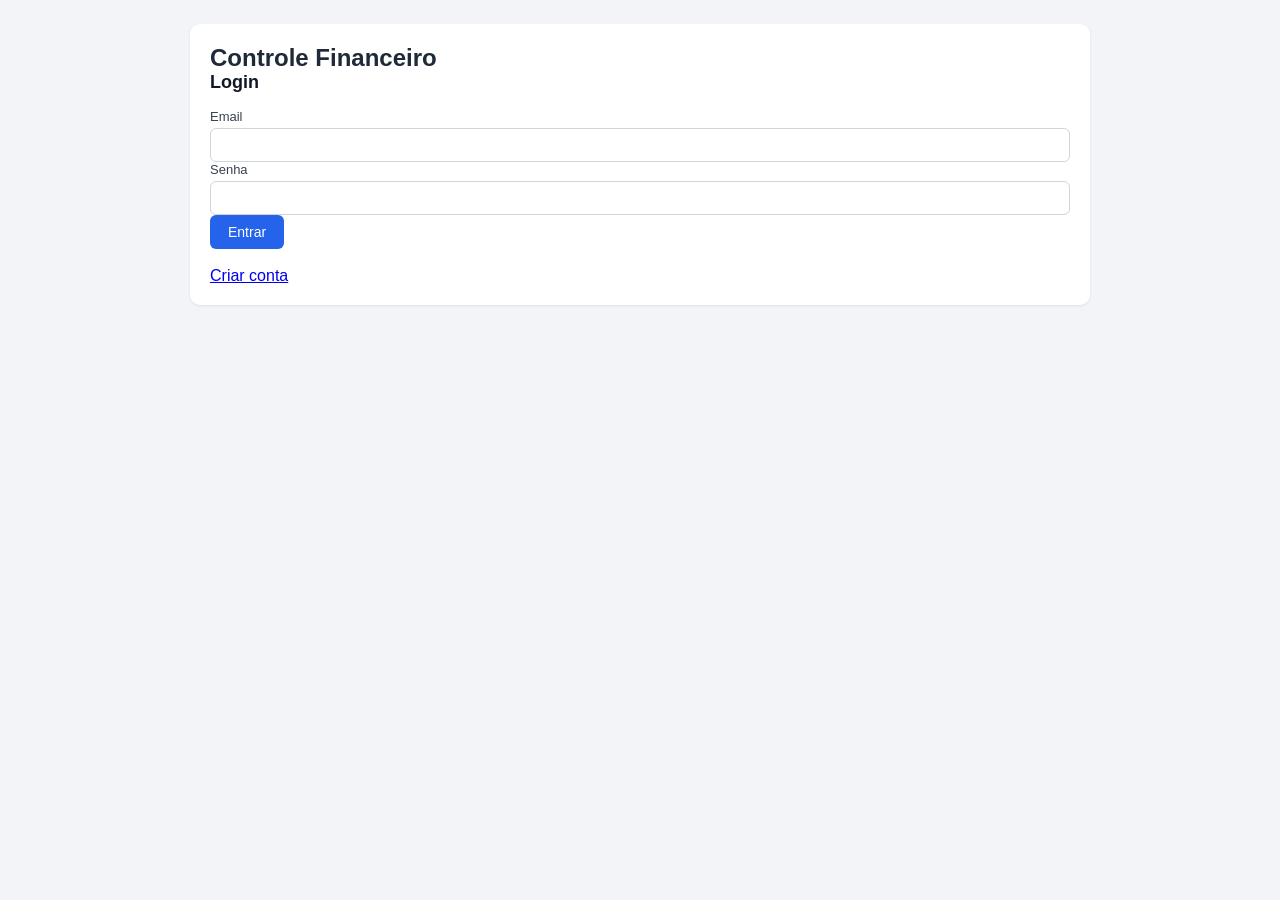
==== src/main/resources/static/index.html @ ffc293d5 "Aplicacao" ====
<!DOCTYPE html>
<html lang="pt-br">
<head>
    <meta charset="UTF-8">
    <meta name="viewport" content="width=device-width, initial-scale=1.0">
    <title>Controle Financeiro</title>
    <link rel="stylesheet" href="style.css">
</head>
<body>
<div class="container">
    <header>
        <h1>Controle Financeiro</h1>
        <p>Cadastre e gerencie suas receitas e despesas</p>
    </header>

    <section class="usuario-box">
        <div>
            <h3 id="nomeUsuario"></h3>
            <p>Bem-vindo ao seu controle financeiro</p>
        </div>
    </section>

    <br><br>


    <section class="resumo">
        <div class="card receita">
            <span>Receitas</span>
            <strong id="totalReceitas">R$ 0,00</strong>
        </div>
        <div class="card despesa">
            <span>Despesas</span>
            <strong id="totalDespesas">R$ 0,00</strong>
        </div>
        <div class="card saldo">
            <span>Saldo</span>
            <strong id="totalSaldo">R$ 0,00</strong>
        </div>
    </section>

    <section class="formulario">
        <h2 id="formTitulo">Nova Movimentação</h2>
        <form id="movimentacaoForm">
            <input type="hidden" id="movimentacaoId">

            <div class="campo">
                <label for="descricao">Descrição</label>
                <input type="text" id="descricao" placeholder="Ex: Salario, Aluguel..." required>
            </div>

            <div class="campo">
                <label for="valor">Valor (R$)</label>
                <input type="number" id="valor" step="0.01" min="0" placeholder="0,00" required>
            </div>

            <div class="campo">
                <label for="tipo">Tipo</label>
                <select id="tipo" required>
                    <option value="RECEITA">Receita</option>
                    <option value="DESPESA">Despesa</option>
                </select>
            </div>

            <div class="campo">
                <label for="data">Data</label>
                <input type="date" id="data" required>
            </div>

            <div class="acoes-form">
                <button type="submit" id="btnSalvar">Salvar</button>
                <button type="button" id="btnCancelar" class="secundario" style="display:none;">Cancelar</button>
            </div>
        </form>
    </section>

    <section class="lista">
        <h2>Movimentacoes</h2>
        <table>
            <thead>
            <tr>
                <th>Descrição</th>
                <th>Valor</th>
                <th>Tipo</th>
                <th>Data</th>
                <th>Ações</th>
            </tr>
            </thead>
            <tbody id="tabelaCorpo"></tbody>
        </table>
        <p id="mensagemVazia" style="display:none;">Nenhuma movimentacao cadastrada ainda.</p>
    </section>

    <div id="chatbot">

        <div id="chat-header" onclick="toggleChat()">
            💬 Assistente Financeiro
        </div>

        <div id="chat-body">

            <div id="chat-mensagens">
                <div class="bot-msg">
                    Olá! Sou seu assistente financeiro. Como posso ajudar?
                </div>
            </div>

            <div id="chat-input-area">

                <input
                        type="text"
                        id="chat-input"
                        placeholder="Digite sua pergunta..."
                        onkeydown="if(event.key === 'Enter') enviarMensagem()"
                >

                <button
                        type="button"
                        onclick="enviarMensagem()">
                    Enviar
                </button>
            </div>

        </div>

    </div>

    <button onclick="sair()" class="btn-sair">
        Sair
    </button>
</div>

<script src="script.js"></script>
</body>
</html>
---- src/main/resources/static/style.css ----
* {
    box-sizing: border-box;
    margin: 0;
    padding: 0;
    font-family: 'Segoe UI', Arial, sans-serif;
}

body {
    background: #f2f4f7;
    color: #1f2937;
    padding: 24px;
}

.container {
    max-width: 900px;
    margin: 0 auto;
}

header {
    text-align: center;
    margin-bottom: 24px;
}

header h1 {
    font-size: 28px;
    color: #111827;
}

header p {
    color: #6b7280;
    margin-top: 4px;
}

.resumo{
    display:grid;
    grid-template-columns:repeat(3,1fr);
    gap:16px;
    margin-top:30px;
    margin-bottom:24px;
}

.card {
    background: #fff;
    border-radius: 10px;
    padding: 16px;
    text-align: center;
    box-shadow: 0 1px 3px rgba(0,0,0,0.08);
}

.card span {
    display: block;
    font-size: 13px;
    color: #6b7280;
    margin-bottom: 6px;
}

.card strong { font-size: 20px; }
.card.receita strong { color: #16a34a; }
.card.despesa strong { color: #dc2626; }
.card.saldo strong { color: #2563eb; }

.formulario, .lista {
    background: #fff;
    border-radius: 10px;
    padding: 20px;
    margin-bottom: 24px;
    box-shadow: 0 1px 3px rgba(0,0,0,0.08);
}

.formulario h2, .lista h2 {
    font-size: 18px;
    margin-bottom: 16px;
    color: #111827;
}

#movimentacaoForm {
    display: grid;
    grid-template-columns: repeat(4, 1fr);
    gap: 12px;
    align-items: end;
}

.campo {
    display: flex;
    flex-direction: column;
    gap: 4px;
}

.campo label { font-size: 13px; color: #374151; }

.campo input, .campo select {
    padding: 8px 10px;
    border: 1px solid #d1d5db;
    border-radius: 6px;
    font-size: 14px;
}

.acoes-form {
    grid-column: 1 / -1;
    display: flex;
    gap: 10px;
}

button {
    padding: 9px 18px;
    border: none;
    border-radius: 6px;
    background: #2563eb;
    color: #fff;
    font-size: 14px;
    cursor: pointer;
    transition: background 0.15s ease;
}

button:hover { background: #1d4ed8; }
button.secundario { background: #e5e7eb; color: #374151; }
button.secundario:hover { background: #d1d5db; }

table { width: 100%; border-collapse: collapse; }

th, td {
    text-align: left;
    padding: 10px 8px;
    border-bottom: 1px solid #eef0f2;
    font-size: 14px;
}

th {
    color: #6b7280;
    font-weight: 600;
    font-size: 12px;
    text-transform: uppercase;
}

.badge {
    padding: 3px 10px;
    border-radius: 999px;
    font-size: 12px;
    font-weight: 600;
}

.badge.RECEITA { background: #dcfce7; color: #16a34a; }
.badge.DESPESA { background: #fee2e2; color: #dc2626; }

.acoes-linha { display: flex; gap: 8px; }
.acoes-linha button { padding: 6px 12px; font-size: 13px; }
.acoes-linha button.editar { background: #f59e0b; }
.acoes-linha button.editar:hover { background: #d97706; }
.acoes-linha button.excluir { background: #dc2626; }
.acoes-linha button.excluir:hover { background: #b91c1c; }

#mensagemVazia { text-align: center; color: #9ca3af; padding: 16px 0; }

@media (max-width: 700px) {
    #movimentacaoForm { grid-template-columns: 1fr; }
    .resumo { grid-template-columns: 1fr; }
}
.usuario-box{
    background:white;
    padding:20px;
    border-radius:15px;
    margin-bottom:25px; /* espaço entre o Olá e as receitas */
    box-shadow:0 4px 15px rgba(0,0,0,0.1);
}


.usuario-box h3{

    font-size:22px;

    color:#2563eb;

}


.usuario-box p{

    color:#666;

    margin-top:5px;

}


.btn-sair{
    background:#dc2626;
    padding:12px 30px;
    border-radius:8px;
    width:200px;
}

#chatbot{
    background:white;
    padding:20px;
    border-radius:15px;
    box-shadow:0 4px 15px rgba(0,0,0,0.1);
    margin-top:25px;
    margin-bottom:25px;
}

#chat-header{
    background:#2563eb;
    color:white;
    padding:15px;
    border-radius:10px;
    text-align:center;
    font-weight:bold;
    margin-bottom:15px;
}

#chat-body{
    display:block;
}

#chat-mensagens{
    min-height:150px;
    max-height:250px;
    overflow-y:auto;
    display:flex;
    flex-direction:column;
    gap:10px;
    margin-bottom:15px;
}

.bot-msg{
    max-width:80%;
    padding:12px;
    background:#e5e7eb;
    border-radius:18px 18px 18px 5px;
    align-self:flex-start;
    word-wrap:break-word;
}

.user-msg{
    max-width:80%;
    padding:12px;
    background:#2563eb;
    color:white;
    border-radius:18px 18px 5px 18px;
    align-self:flex-end;
    word-wrap:break-word;
}

#chat-input-area{
    display:flex;
    border-top:1px solid #ddd;
}

#chat-input{
    flex:1;
    border:none;
    padding:12px;
    outline:none;
}

#chat-input-area button{
    border-radius:0;
}

.btn-sair:hover{

    background:#b91c1c;

}
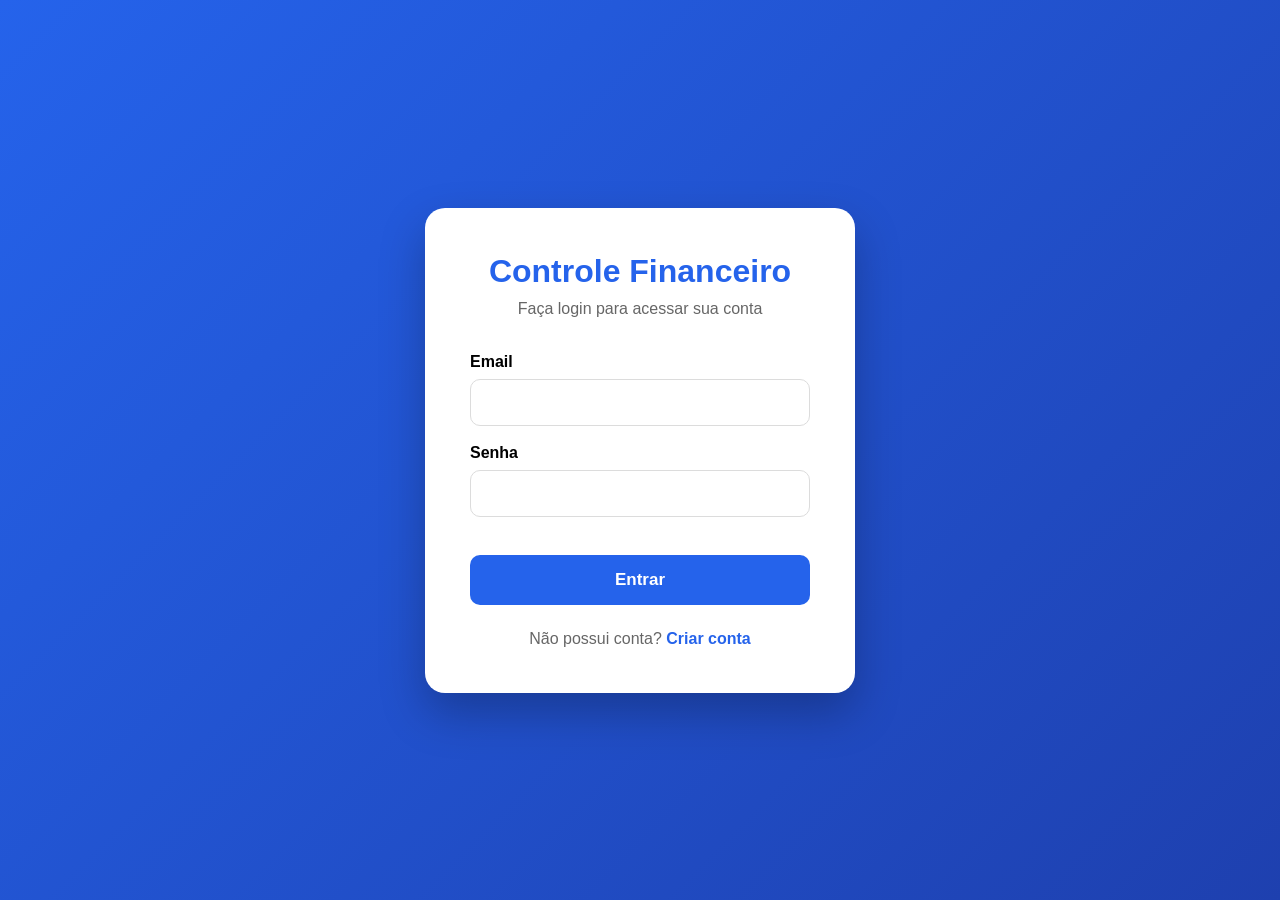
==== commit 3c0abd13: "Aplicacao" ====
--- a/src/main/resources/static/index.html
+++ b/src/main/resources/static/index.html
@@ -1,134 +1,690 @@
 <!DOCTYPE html>
+
 <html lang="pt-br">
+
+
+
 <head>
+
     <meta charset="UTF-8">
+
     <meta name="viewport" content="width=device-width, initial-scale=1.0">
+
     <title>Controle Financeiro</title>
+
+
+
     <link rel="stylesheet" href="style.css">
+
 </head>
+
+
+
 <body>
+
+
+
 <div class="container">
+
+
+
     <header>
+
+
+
         <h1>Controle Financeiro</h1>
-        <p>Cadastre e gerencie suas receitas e despesas</p>
+
+
+
+        <p>Cadastre e acompanhe suas movimentações</p>
+
+
+
     </header>
 
+
+
+    <div class="menu-container">
+
+
+
+        <button class="menu-btn" onclick="toggleMenu()">
+
+            ☰ Menu
+
+        </button>
+
+
+
+        <div id="menuOpcoes" class="menu-opcoes">
+
+
+
+            <a href="index.html">Início</a>
+
+
+
+            <a href="dashboard.html">Dashboard</a>
+
+
+
+            <a href="chatbot.html">Assistente</a>
+
+
+
+            <button class="btn-sair-menu" onclick="sair()">
+
+                Sair
+
+            </button>
+
+
+        </div>
+
+    </div>
+
+
+
     <section class="usuario-box">
+
+
+
         <div>
+
+
+
             <h3 id="nomeUsuario"></h3>
+
+
+
             <p>Bem-vindo ao seu controle financeiro</p>
+
+
+
         </div>
+
+
+
     </section>
 
-    <br><br>
+
+
+    <!-- =================== FILTRO =================== -->
+
+
+
+
+
+
+
+    <section class="filtro-mes">
+
+
+
+
+
+
+
+        <h2>Selecionar Mês</h2>
+
+
+
+
+
+
+
+        <input
+
+
+
+                type="month"
+
+
+
+                id="mesSelecionado">
+
+
+
+
+
+
+
+    </section>
+
+
+
+
+
+
+
+    <!-- =================== RESUMO DO MÊS =================== -->
+
 
 
     <section class="resumo">
+
+
+
+
+
+
+
         <div class="card receita">
-            <span>Receitas</span>
-            <strong id="totalReceitas">R$ 0,00</strong>
+
+
+
+
+
+
+
+            <span>Receitas do Mês</span>
+
+
+
+
+
+
+
+            <strong id="receitasMes">
+
+
+
+                R$ 0,00
+
+
+
+            </strong>
+
+
+
+
+
+
+
         </div>
+
+
+
+
+
+
+
         <div class="card despesa">
-            <span>Despesas</span>
-            <strong id="totalDespesas">R$ 0,00</strong>
+
+
+
+
+
+
+
+            <span>Despesas do Mês</span>
+
+
+
+
+
+
+
+            <strong id="despesasMes">
+
+
+
+                R$ 0,00
+
+
+
+            </strong>
+
+
+
+
+
+
+
         </div>
+
+
+
+
+
+
+
         <div class="card saldo">
-            <span>Saldo</span>
-            <strong id="totalSaldo">R$ 0,00</strong>
+
+
+
+
+
+
+
+            <span>Saldo do Mês</span>
+
+
+
+
+
+
+
+            <strong id="saldoMes">
+
+
+
+                R$ 0,00
+
+
+
+            </strong>
+
+
+
+
+
+
+
         </div>
+
+
+
+
+
+
     </section>
 
+
+
+
+    <!-- =================== FORMULÁRIO =================== -->
+
+
+
     <section class="formulario">
-        <h2 id="formTitulo">Nova Movimentação</h2>
+
+
+
+        <h2 id="formTitulo">
+
+
+
+            Nova Movimentação
+
+
+
+        </h2>
+
+
+
         <form id="movimentacaoForm">
-            <input type="hidden" id="movimentacaoId">
+
+
+
+            <input
+
+                    type="hidden"
+
+                    id="movimentacaoId">
+
+
 
             <div class="campo">
-                <label for="descricao">Descrição</label>
-                <input type="text" id="descricao" placeholder="Ex: Salario, Aluguel..." required>
-            </div>
+
+
+
+                <label>Descrição</label>
+
+
+
+                <input
+
+                        type="text"
+
+                        id="descricao"
+
+                        required>
+
+
+
+            </div>
+
+
 
             <div class="campo">
-                <label for="valor">Valor (R$)</label>
-                <input type="number" id="valor" step="0.01" min="0" placeholder="0,00" required>
-            </div>
+
+
+
+                <label>Valor</label>
+
+
+
+                <input
+
+                        type="number"
+
+                        id="valor"
+
+                        step="0.01"
+
+                        required>
+
+
+
+            </div>
+
+
 
             <div class="campo">
-                <label for="tipo">Tipo</label>
-                <select id="tipo" required>
-                    <option value="RECEITA">Receita</option>
-                    <option value="DESPESA">Despesa</option>
+
+
+
+                <label>Tipo</label>
+
+
+
+                <select id="tipo">
+
+
+
+                    <option value="RECEITA">
+
+                        Receita
+
+                    </option>
+
+
+
+                    <option value="DESPESA">
+
+                        Despesa
+
+                    </option>
+
+
+
                 </select>
-            </div>
+
+
+
+            </div>
+
+
 
             <div class="campo">
-                <label for="data">Data</label>
-                <input type="date" id="data" required>
-            </div>
+
+
+
+                <label>Data</label>
+
+
+
+                <input
+
+                        type="date"
+
+                        id="data"
+
+                        required>
+
+
+
+            </div>
+
+
 
             <div class="acoes-form">
-                <button type="submit" id="btnSalvar">Salvar</button>
-                <button type="button" id="btnCancelar" class="secundario" style="display:none;">Cancelar</button>
-            </div>
+
+
+
+                <button type="submit">
+
+
+
+                    Salvar
+
+
+
+                </button>
+
+
+
+                <button
+
+                        type="button"
+
+                        id="btnCancelar"
+
+                        class="secundario"
+
+                        style="display:none">
+
+
+
+                    Cancelar
+
+
+
+                </button>
+
+
+
+            </div>
+
+
+
         </form>
+
+
+
     </section>
 
+
+
+    <!-- =================== MOVIMENTAÇÕES DO MÊS =================== -->
+
+
+
     <section class="lista">
-        <h2>Movimentacoes</h2>
+
+
+
+        <h2>
+
+
+
+            Movimentações do Mês Selecionado
+
+
+
+        </h2>
+
+
+
         <table>
+
+
+
             <thead>
+
+
+
             <tr>
+
+
+
                 <th>Descrição</th>
+
+
+
                 <th>Valor</th>
+
+
+
                 <th>Tipo</th>
+
+
+
                 <th>Data</th>
+
+
+
                 <th>Ações</th>
+
+
+
             </tr>
+
+
+
             </thead>
+
+
+
             <tbody id="tabelaCorpo"></tbody>
+
+
+
         </table>
-        <p id="mensagemVazia" style="display:none;">Nenhuma movimentacao cadastrada ainda.</p>
+
+
+
+        <p
+
+                id="mensagemVazia"
+
+                style="display:none">
+
+
+
+            Nenhuma movimentação encontrada.
+
+
+
+        </p>
+
+
+
     </section>
 
-    <div id="chatbot">
-
-        <div id="chat-header" onclick="toggleChat()">
-            💬 Assistente Financeiro
+
+
+    <!-- =================== RESUMO TOTAL =================== -->
+
+
+
+    <section class="mes-anterior">
+
+
+
+        <h2>
+
+
+
+            Resumo Geral
+
+
+
+        </h2>
+
+
+
+        <div class="cards-mes">
+
+
+
+            <div class="card receita">
+
+
+
+                <span>Receitas Totais</span>
+
+
+
+                <strong id="totalReceitas">
+
+                    R$ 0,00
+
+                </strong>
+
+
+
+            </div>
+
+
+
+            <div class="card despesa">
+
+
+
+                <span>Despesas Totais</span>
+
+
+
+                <strong id="totalDespesas">
+
+                    R$ 0,00
+
+                </strong>
+
+
+
+            </div>
+
+
+
+            <div class="card saldo">
+
+
+
+                <span>Saldo Total</span>
+
+
+
+                <strong id="totalSaldo">
+
+                    R$ 0,00
+
+                </strong>
+
+
+
+            </div>
+
+
+
+            <div class="card">
+
+
+
+                <span>Total de Movimentações</span>
+
+
+
+                <strong id="totalMovimentacoes">
+
+                    0
+
+                </strong>
+
+
+
+            </div>
+
+
+
         </div>
 
-        <div id="chat-body">
-
-            <div id="chat-mensagens">
-                <div class="bot-msg">
-                    Olá! Sou seu assistente financeiro. Como posso ajudar?
-                </div>
-            </div>
-
-            <div id="chat-input-area">
-
-                <input
-                        type="text"
-                        id="chat-input"
-                        placeholder="Digite sua pergunta..."
-                        onkeydown="if(event.key === 'Enter') enviarMensagem()"
-                >
-
-                <button
-                        type="button"
-                        onclick="enviarMensagem()">
-                    Enviar
-                </button>
-            </div>
-
-        </div>
-
-    </div>
-
-    <button onclick="sair()" class="btn-sair">
-        Sair
-    </button>
+
+
+    </section>
+
+
+
 </div>
 
+
+
 <script src="script.js"></script>
+
+
+
 </body>
+
 </html>
--- a/src/main/resources/static/style.css
+++ b/src/main/resources/static/style.css
@@ -1,264 +1,2905 @@
-* {
-    box-sizing: border-box;
-    margin: 0;
-    padding: 0;
-    font-family: 'Segoe UI', Arial, sans-serif;
-}
-
-body {
-    background: #f2f4f7;
-    color: #1f2937;
-    padding: 24px;
-}
-
-.container {
-    max-width: 900px;
-    margin: 0 auto;
-}
-
-header {
+*{
+
+    margin:0;
+
+    padding:0;
+
+    box-sizing:border-box;
+
+    font-family:Segoe UI,Arial,sans-serif;
+
+}
+
+
+
+body{
+
+
+
+    background:#edf2f7;
+
+
+
+}
+
+
+
+.container{
+
+
+
+    width:95%;
+
+    max-width:1200px;
+
+    margin:30px auto;
+
+
+
+}
+
+
+
+header{
+
+
+
+    text-align:center;
+
+    margin-bottom:20px;
+
+
+
+}
+
+
+
+header h1{
+
+
+
+    color:#2563eb;
+
+    margin-bottom:5px;
+
+
+
+}
+
+
+
+header p{
+
+
+
+    color:#666;
+
+
+
+}
+
+/* MENU LATERAL / NO CANTO */
+
+.menu-container {
+
+    position: fixed;
+
+    top: 20px;
+
+    left: 20px; /* Mude para 'right: 20px;' se preferir do lado direito */
+
+    z-index: 1000;
+
+}
+
+
+
+.menu-btn {
+
+    background: #2563eb;
+
+    color: white;
+
+    padding: 12px 20px;
+
+    font-size: 16px;
+
+    font-weight: bold;
+
+    border: none;
+
+    border-radius: 8px;
+
+    cursor: pointer;
+
+    box-shadow: 0 4px 12px rgba(0,0,0,0.1);
+
+    transition: 0.3s;
+
+}
+
+
+
+.menu-btn:hover {
+
+    background: #1d4ed8;
+
+}
+
+
+
+/* Oculto por padrão */
+
+.menu-opcoes {
+
+    display: none;
+
+    position: absolute;
+
+    top: 50px;
+
+    left: 0;
+
+    background: white;
+
+    padding: 15px;
+
+    border-radius: 15px;
+
+    box-shadow: 0 8px 24px rgba(0,0,0,0.15);
+
+    flex-direction: column;
+
+    gap: 10px;
+
+    min-width: 200px;
+
+}
+
+
+
+/* Mostra o menu ao clicar */
+
+.menu-opcoes.mostrar {
+
+    display: flex !important;
+
+}
+
+
+
+.menu-opcoes a {
+
+    display: flex;
+
+    align-items: center;
+
+    padding: 12px 15px;
+
+    background: #f8fafc;
+
+    color: #2563eb;
+
+    text-decoration: none;
+
+    border-radius: 8px;
+
+    font-weight: bold;
+
+    font-size: 15px;
+
+    transition: 0.3s;
+
+}
+
+
+
+.menu-opcoes a:hover {
+
+    background: #2563eb;
+
+    color: white;
+
+}
+
+
+
+/* Estilo do botão Sair dentro do menu */
+
+.btn-sair-menu {
+
+    background: #dc2626 !important;
+
+    color: white;
+
+    border: none;
+
+    padding: 12px 15px;
+
+    border-radius: 8px;
+
+    font-weight: bold;
+
+    font-size: 15px;
+
+    cursor: pointer;
+
+    text-align: left;
+
+    transition: 0.3s;
+
+}
+
+
+
+.btn-sair-menu:hover {
+
+    background: #b91c1c !important;
+
+}
+
+
+
+/* USUARIO */
+
+
+
+.usuario-box{
+
+
+
+    background:white;
+
+
+
+    padding:20px;
+
+
+
+    border-radius:15px;
+
+
+
+    margin-bottom:25px;
+
+
+
+    box-shadow:0 5px 15px rgba(0,0,0,.08);
+
+
+
+}
+
+
+
+.usuario-box h3{
+
+
+
+    color:#2563eb;
+
+
+
+}
+
+
+
+/* CARDS */
+
+
+
+.resumo{
+
+
+
+    display:grid;
+
+
+
+    grid-template-columns:repeat(3,1fr);
+
+
+
+    gap:20px;
+
+
+
+    margin-bottom:25px;
+
+
+
+}
+
+
+
+.card{
+
+
+
+    background:white;
+
+
+
+    padding:25px;
+
+
+
+    border-radius:15px;
+
+
+
+    box-shadow:0 4px 12px rgba(0,0,0,.08);
+
+
+
+    text-align:center;
+
+
+
+}
+
+
+
+.card span{
+
+
+
+    display:block;
+
+
+
+    color:#777;
+
+
+
+    margin-bottom:8px;
+
+
+
+}
+
+
+
+.card strong{
+
+
+
+    font-size:26px;
+
+
+
+}
+
+
+
+.receita strong{
+
+
+
+    color:#16a34a;
+
+
+
+}
+
+
+
+.despesa strong{
+
+
+
+    color:#dc2626;
+
+
+
+}
+
+
+
+.saldo strong{
+
+
+
+    color:#2563eb;
+
+
+
+}
+
+
+
+/* FORMULARIO */
+
+
+
+.formulario{
+
+
+
+    background:white;
+
+
+
+    padding:25px;
+
+
+
+    border-radius:15px;
+
+
+
+    box-shadow:0 4px 12px rgba(0,0,0,.08);
+
+
+
+    margin-bottom:25px;
+
+
+
+}
+
+
+
+#movimentacaoForm{
+
+
+
+    display:grid;
+
+
+
+    grid-template-columns:repeat(4,1fr);
+
+
+
+    gap:15px;
+
+
+
+}
+
+
+
+.campo{
+
+
+
+    display:flex;
+
+
+
+    flex-direction:column;
+
+
+
+}
+
+
+
+.campo label{
+
+
+
+    margin-bottom:6px;
+
+
+
+}
+
+
+
+.campo input,
+
+.campo select{
+
+
+
+    padding:10px;
+
+
+
+    border:1px solid #ddd;
+
+
+
+    border-radius:8px;
+
+
+
+}
+
+
+
+.acoes-form{
+
+
+
+    grid-column:1/-1;
+
+
+
+    display:flex;
+
+
+
+    gap:15px;
+
+
+
+}
+
+
+
+/* LISTA */
+
+
+
+.lista{
+
+
+
+    background:white;
+
+
+
+    padding:25px;
+
+
+
+    border-radius:15px;
+
+
+
+    box-shadow:0 4px 12px rgba(0,0,0,.08);
+
+
+
+}
+
+
+
+table{
+
+
+
+    width:100%;
+
+
+
+    border-collapse:collapse;
+
+
+
+}
+
+
+
+th{
+
+
+
+    background:#2563eb;
+
+
+
+    color:white;
+
+
+
+    padding:12px;
+
+
+
+}
+
+
+
+td{
+
+
+
+    padding:12px;
+
+
+
+    border-bottom:1px solid #eee;
+
+
+
+}
+
+
+
+/* BOTÕES */
+
+
+
+button{
+
+
+
+    background:#2563eb;
+
+
+
+    color:white;
+
+
+
+    border:none;
+
+
+
+    padding:10px 20px;
+
+
+
+    border-radius:8px;
+
+
+
+    cursor:pointer;
+
+
+
+}
+
+
+
+button:hover{
+
+
+
+    background:#1d4ed8;
+
+
+
+}
+
+
+
+.secundario{
+
+
+
+    background:#888;
+
+
+
+}
+
+
+
+.secundario:hover{
+
+
+
+    background:#666;
+
+
+
+}
+
+
+
+.btn-sair{
+
+
+
+    margin-top:25px;
+
+
+
+    background:#dc2626;
+
+
+
+}
+
+
+
+.btn-sair:hover{
+
+
+
+    background:#b91c1c;
+
+
+
+}
+
+
+
+/* DASHBOARD */
+
+
+
+.dashboard-grid{
+
+    display:grid;
+
+    grid-template-columns:repeat(auto-fit,minmax(420px,1fr));
+
+    gap:25px;
+
+    margin-top:30px;
+
+}*{
+
+     margin:0;
+
+     padding:0;
+
+     box-sizing:border-box;
+
+     font-family:Segoe UI,Arial,sans-serif;
+
+ }
+
+
+
+body{
+
+
+
+    background:#edf2f7;
+
+
+
+}
+
+
+
+.container{
+
+
+
+    width:95%;
+
+    max-width:1200px;
+
+    margin:30px auto;
+
+
+
+}
+
+
+
+header{
+
+
+
+    text-align:center;
+
+    margin-bottom:20px;
+
+
+
+}
+
+
+
+header h1{
+
+
+
+    color:#2563eb;
+
+    margin-bottom:5px;
+
+
+
+}
+
+
+
+header p{
+
+
+
+    color:#666;
+
+
+
+}
+
+/* MENU LATERAL / NO CANTO */
+
+.menu-container {
+
+    position: fixed;
+
+    top: 20px;
+
+    left: 20px; /* Mude para 'right: 20px;' se preferir do lado direito */
+
+    z-index: 1000;
+
+}
+
+
+
+.menu-btn {
+
+    background: #2563eb;
+
+    color: white;
+
+    padding: 12px 20px;
+
+    font-size: 16px;
+
+    font-weight: bold;
+
+    border: none;
+
+    border-radius: 8px;
+
+    cursor: pointer;
+
+    box-shadow: 0 4px 12px rgba(0,0,0,0.1);
+
+    transition: 0.3s;
+
+}
+
+
+
+.menu-btn:hover {
+
+    background: #1d4ed8;
+
+}
+
+
+
+/* Oculto por padrão */
+
+.menu-opcoes {
+
+    display: none;
+
+    position: absolute;
+
+    top: 50px;
+
+    left: 0;
+
+    background: white;
+
+    padding: 15px;
+
+    border-radius: 15px;
+
+    box-shadow: 0 8px 24px rgba(0,0,0,0.15);
+
+    flex-direction: column;
+
+    gap: 10px;
+
+    min-width: 200px;
+
+}
+
+
+
+/* Mostra o menu ao clicar */
+
+.menu-opcoes.mostrar {
+
+    display: flex !important;
+
+}
+
+
+
+.menu-opcoes a {
+
+    display: flex;
+
+    align-items: center;
+
+    padding: 12px 15px;
+
+    background: #f8fafc;
+
+    color: #2563eb;
+
+    text-decoration: none;
+
+    border-radius: 8px;
+
+    font-weight: bold;
+
+    font-size: 15px;
+
+    transition: 0.3s;
+
+}
+
+
+
+.menu-opcoes a:hover {
+
+    background: #2563eb;
+
+    color: white;
+
+}
+
+
+
+/* Estilo do botão Sair dentro do menu */
+
+.btn-sair-menu {
+
+    background: #dc2626 !important;
+
+    color: white;
+
+    border: none;
+
+    padding: 12px 15px;
+
+    border-radius: 8px;
+
+    font-weight: bold;
+
+    font-size: 15px;
+
+    cursor: pointer;
+
+    text-align: left;
+
+    transition: 0.3s;
+
+}
+
+
+
+.btn-sair-menu:hover {
+
+    background: #b91c1c !important;
+
+}
+
+
+
+/* USUARIO */
+
+
+
+.usuario-box{
+
+
+
+    background:white;
+
+
+
+    padding:20px;
+
+
+
+    border-radius:15px;
+
+
+
+    margin-bottom:25px;
+
+
+
+    box-shadow:0 5px 15px rgba(0,0,0,.08);
+
+
+
+}
+
+
+
+.usuario-box h3{
+
+
+
+    color:#2563eb;
+
+
+
+}
+
+
+
+/* CARDS */
+
+
+
+.resumo{
+
+
+
+    display:grid;
+
+
+
+    grid-template-columns:repeat(3,1fr);
+
+
+
+    gap:20px;
+
+
+
+    margin-bottom:25px;
+
+
+
+}
+
+
+
+.card{
+
+
+
+    background:white;
+
+
+
+    padding:25px;
+
+
+
+    border-radius:15px;
+
+
+
+    box-shadow:0 4px 12px rgba(0,0,0,.08);
+
+
+
+    text-align:center;
+
+
+
+}
+
+
+
+.card span{
+
+
+
+    display:block;
+
+
+
+    color:#777;
+
+
+
+    margin-bottom:8px;
+
+
+
+}
+
+
+
+.card strong{
+
+
+
+    font-size:26px;
+
+
+
+}
+
+
+
+.receita strong{
+
+
+
+    color:#16a34a;
+
+
+
+}
+
+
+
+.despesa strong{
+
+
+
+    color:#dc2626;
+
+
+
+}
+
+
+
+.saldo strong{
+
+
+
+    color:#2563eb;
+
+
+
+}
+
+
+
+/* FORMULARIO */
+
+
+
+.formulario{
+
+
+
+    background:white;
+
+
+
+    padding:25px;
+
+
+
+    border-radius:15px;
+
+
+
+    box-shadow:0 4px 12px rgba(0,0,0,.08);
+
+
+
+    margin-bottom:25px;
+
+
+
+}
+
+
+
+#movimentacaoForm{
+
+
+
+    display:grid;
+
+
+
+    grid-template-columns:repeat(4,1fr);
+
+
+
+    gap:15px;
+
+
+
+}
+
+
+
+.campo{
+
+
+
+    display:flex;
+
+
+
+    flex-direction:column;
+
+
+
+}
+
+
+
+.campo label{
+
+
+
+    margin-bottom:6px;
+
+
+
+}
+
+
+
+.campo input,
+
+.campo select{
+
+
+
+    padding:10px;
+
+
+
+    border:1px solid #ddd;
+
+
+
+    border-radius:8px;
+
+
+
+}
+
+
+
+.acoes-form{
+
+
+
+    grid-column:1/-1;
+
+
+
+    display:flex;
+
+
+
+    gap:15px;
+
+
+
+}
+
+
+
+/* LISTA */
+
+
+
+.lista{
+
+
+
+    background:white;
+
+
+
+    padding:25px;
+
+
+
+    border-radius:15px;
+
+
+
+    box-shadow:0 4px 12px rgba(0,0,0,.08);
+
+
+
+}
+
+
+
+table{
+
+
+
+    width:100%;
+
+
+
+    border-collapse:collapse;
+
+
+
+}
+
+
+
+th{
+
+
+
+    background:#2563eb;
+
+
+
+    color:white;
+
+
+
+    padding:12px;
+
+
+
+}
+
+
+
+td{
+
+
+
+    padding:12px;
+
+
+
+    border-bottom:1px solid #eee;
+
+
+
+}
+
+
+
+/* BOTÕES */
+
+
+
+button{
+
+
+
+    background:#2563eb;
+
+
+
+    color:white;
+
+
+
+    border:none;
+
+
+
+    padding:10px 20px;
+
+
+
+    border-radius:8px;
+
+
+
+    cursor:pointer;
+
+
+
+}
+
+
+
+button:hover{
+
+
+
+    background:#1d4ed8;
+
+
+
+}
+
+
+
+.secundario{
+
+
+
+    background:#888;
+
+
+
+}
+
+
+
+.secundario:hover{
+
+
+
+    background:#666;
+
+
+
+}
+
+
+
+.btn-sair{
+
+
+
+    margin-top:25px;
+
+
+
+    background:#dc2626;
+
+
+
+}
+
+
+
+.btn-sair:hover{
+
+
+
+    background:#b91c1c;
+
+
+
+}
+
+
+
+/* DASHBOARD */
+
+
+
+.dashboard-grid{
+
+    display: grid;
+
+    grid-template-columns: repeat(auto-fit, minmax(450px, 1fr));
+
+    gap: 25px;
+
+    margin-top: 30px;
+
+}
+
+
+
+.grafico{
+
+    background: white;
+
+    border-radius: 15px;
+
+    padding: 20px;
+
+    box-shadow: 0 5px 15px rgba(0,0,0,.08);
+
+    display: flex;
+
+    flex-direction: column;
+
+    align-items: center;
+
+}
+
+
+
+.grafico h3{
+
     text-align: center;
-    margin-bottom: 24px;
-}
-
-header h1 {
-    font-size: 28px;
-    color: #111827;
-}
-
-header p {
-    color: #6b7280;
-    margin-top: 4px;
-}
+
+    margin-bottom: 20px;
+
+    color: #2563eb;
+
+}
+
+
+
+/* Contêiner para manter a proporção correta do Chart.js sem achatar */
+
+.grafico canvas {
+
+    width: 100% !important;
+
+    max-height: 300px !important;
+
+    object-fit: contain;
+
+}
+
+
+
+/* CHAT */
+
+
+
+#chatbot{
+
+
+
+    background:white;
+
+
+
+    padding:20px;
+
+
+
+    border-radius:15px;
+
+
+
+    box-shadow:0 4px 12px rgba(0,0,0,.08);
+
+
+
+}
+
+
+
+#chat-header{
+
+
+
+    background:#2563eb;
+
+
+
+    color:white;
+
+
+
+    padding:15px;
+
+
+
+    border-radius:10px;
+
+
+
+    font-weight:bold;
+
+
+
+    text-align:center;
+
+
+
+    margin-bottom:15px;
+
+
+
+}
+
+
+
+#chat-mensagens{
+
+
+
+    height:350px;
+
+
+
+    overflow:auto;
+
+
+
+    display:flex;
+
+
+
+    flex-direction:column;
+
+
+
+    gap:12px;
+
+
+
+    margin-bottom:15px;
+
+
+
+}
+
+
+
+.bot-msg{
+
+
+
+    background:#ececec;
+
+
+
+    padding:12px;
+
+
+
+    border-radius:15px;
+
+
+
+    max-width:70%;
+
+
+
+}
+
+
+
+.user-msg{
+
+
+
+    background:#2563eb;
+
+
+
+    color:white;
+
+
+
+    padding:12px;
+
+
+
+    border-radius:15px;
+
+
+
+    align-self:flex-end;
+
+
+
+    max-width:70%;
+
+
+
+}
+
+
+
+#chat-input-area{
+
+
+
+    display:flex;
+
+
+
+}
+
+
+
+#chat-input{
+
+
+
+    flex:1;
+
+
+
+    padding:12px;
+
+
+
+    border:1px solid #ccc;
+
+
+
+    border-radius:8px 0 0 8px;
+
+
+
+}
+
+
+
+#chat-input-area button{
+
+
+
+    border-radius:0 8px 8px 0;
+
+
+
+}
+
+
+
+/* RESPONSIVO */
+
+
+
+@media(max-width:900px){
+
+
+
+    .dashboard-grid{
+
+
+
+        grid-template-columns:1fr;
+
+
+
+    }
+
+
+
+    .resumo{
+
+
+
+        grid-template-columns:1fr;
+
+
+
+    }
+
+
+
+    #movimentacaoForm{
+
+
+
+        grid-template-columns:1fr;
+
+
+
+    }
+
+
+
+    .menu{
+
+
+
+        grid-template-columns:1fr;
+
+
+
+    }
+
+
+
+}
+
+
+
+.grafico{
+
+    background:white;
+
+    border-radius:15px;
+
+    padding:20px;
+
+    box-shadow:0 5px 15px rgba(0,0,0,.08);
+
+}
+
+
+
+.grafico h3{
+
+    text-align:center;
+
+    margin-bottom:20px;
+
+    color:#2563eb;
+
+}
+
+
+
+canvas{
+
+    width:100% !important;
+
+    height:320px !important;
+
+}
+
+
+
+/* CHAT */
+
+
+
+#chatbot{
+
+
+
+    background:white;
+
+
+
+    padding:20px;
+
+
+
+    border-radius:15px;
+
+
+
+    box-shadow:0 4px 12px rgba(0,0,0,.08);
+
+
+
+}
+
+
+
+#chat-header{
+
+
+
+    background:#2563eb;
+
+
+
+    color:white;
+
+
+
+    padding:15px;
+
+
+
+    border-radius:10px;
+
+
+
+    font-weight:bold;
+
+
+
+    text-align:center;
+
+
+
+    margin-bottom:15px;
+
+
+
+}
+
+
+
+#chat-mensagens{
+
+
+
+    height:350px;
+
+
+
+    overflow:auto;
+
+
+
+    display:flex;
+
+
+
+    flex-direction:column;
+
+
+
+    gap:12px;
+
+
+
+    margin-bottom:15px;
+
+
+
+}
+
+
+
+.bot-msg{
+
+
+
+    background:#ececec;
+
+
+
+    padding:12px;
+
+
+
+    border-radius:15px;
+
+
+
+    max-width:70%;
+
+
+
+}
+
+
+
+.user-msg{
+
+
+
+    background:#2563eb;
+
+
+
+    color:white;
+
+
+
+    padding:12px;
+
+
+
+    border-radius:15px;
+
+
+
+    align-self:flex-end;
+
+
+
+    max-width:70%;
+
+
+
+}
+
+
+
+#chat-input-area{
+
+
+
+    display:flex;
+
+
+
+}
+
+
+
+#chat-input{
+
+
+
+    flex:1;
+
+
+
+    padding:12px;
+
+
+
+    border:1px solid #ccc;
+
+
+
+    border-radius:8px 0 0 8px;
+
+
+
+}
+
+
+
+#chat-input-area button{
+
+
+
+    border-radius:0 8px 8px 0;
+
+
+
+}
+
+
+
+/* RESPONSIVO */
+
+
+
+@media(max-width:900px){
+
+
+
+    .dashboard-grid{
+
+
+
+        grid-template-columns:1fr;
+
+
+
+    }
+
+
+
+    .resumo{
+
+
+
+        grid-template-columns:1fr;
+
+
+
+    }
+
+
+
+    #movimentacaoForm{
+
+
+
+        grid-template-columns:1fr;
+
+
+
+    }
+
+
+
+    .menu{
+
+
+
+        grid-template-columns:1fr;
+
+
+
+    }
+
+
+
+}
+
+.mes-anterior{
+
+
+
+    margin:30px 0;
+
+
+
+}
+
+
+
+.cards-mes{
+
+
+
+    display:grid;
+
+
+
+    grid-template-columns:repeat(4,1fr);
+
+
+
+    gap:20px;
+
+
+
+}
+
+
+
+@media(max-width:900px){
+
+
+
+    .cards-mes{
+
+
+
+        grid-template-columns:repeat(2,1fr);
+
+
+
+    }
+
+
+
+}
+
+
+
+@media(max-width:600px){
+
+
+
+    .cards-mes{
+
+
+
+        grid-template-columns:1fr;
+
+
+
+    }
+
+
+
+}
+
+/* ====================================== */
+
+/* LOGIN E CADASTRO */
+
+/* ====================================== */
+
+
+
+.tela-login{
+
+
+
+    margin:0;
+
+
+
+    padding:0;
+
+
+
+    background:linear-gradient(135deg,#2563eb,#1e40af);
+
+
+
+    height:100vh;
+
+
+
+    display:flex;
+
+
+
+    justify-content:center;
+
+
+
+    align-items:center;
+
+
+
+    font-family:'Segoe UI',sans-serif;
+
+
+
+}
+
+
+
+.login-container{
+
+
+
+    width:100%;
+
+
+
+    display:flex;
+
+
+
+    justify-content:center;
+
+
+
+    align-items:center;
+
+
+
+}
+
+
+
+.login-card{
+
+
+
+    width:430px;
+
+
+
+    background:white;
+
+
+
+    border-radius:20px;
+
+
+
+    padding:45px;
+
+
+
+    box-shadow:0 20px 45px rgba(0,0,0,.25);
+
+
+
+    animation:subir .5s;
+
+
+
+}
+
+
+
+@keyframes subir{
+
+
+
+    from{
+
+
+
+        transform:translateY(40px);
+
+
+
+        opacity:0;
+
+
+
+    }
+
+
+
+    to{
+
+
+
+        transform:translateY(0);
+
+
+
+        opacity:1;
+
+
+
+    }
+
+
+
+}
+
+
+
+.login-card h1{
+
+
+
+    text-align:center;
+
+
+
+    color:#2563eb;
+
+
+
+    margin-bottom:10px;
+
+
+
+    font-size:32px;
+
+
+
+}
+
+
+
+.subtitulo{
+
+
+
+    text-align:center;
+
+
+
+    color:#666;
+
+
+
+    margin-bottom:35px;
+
+
+
+}
+
+
+
+.login-card .campo{
+
+
+
+    margin-bottom:18px;
+
+
+
+}
+
+
+
+.login-card label{
+
+
+
+    display:block;
+
+
+
+    margin-bottom:8px;
+
+
+
+    font-weight:bold;
+
+
+
+}
+
+
+
+.login-card input{
+
+
+
+    width:100%;
+
+
+
+    padding:14px;
+
+
+
+    border:1px solid #dcdcdc;
+
+
+
+    border-radius:10px;
+
+
+
+    font-size:15px;
+
+
+
+    transition:.3s;
+
+
+
+}
+
+
+
+.login-card input:focus{
+
+
+
+    border-color:#2563eb;
+
+
+
+    outline:none;
+
+
+
+    box-shadow:0 0 10px rgba(37,99,235,.25);
+
+
+
+}
+
+
+
+.btn-principal{
+
+
+
+    width:100%;
+
+
+
+    margin-top:20px;
+
+
+
+    padding:15px;
+
+
+
+    background:#2563eb;
+
+
+
+    color:white;
+
+
+
+    border:none;
+
+
+
+    border-radius:10px;
+
+
+
+    font-size:17px;
+
+
+
+    font-weight:bold;
+
+
+
+    cursor:pointer;
+
+
+
+    transition:.3s;
+
+
+
+}
+
+
+
+.btn-principal:hover{
+
+
+
+    background:#1d4ed8;
+
+
+
+    transform:scale(1.02);
+
+
+
+}
+
+
+
+.links-login{
+
+
+
+    text-align:center;
+
+
+
+    margin-top:25px;
+
+
+
+    color:#666;
+
+
+
+}
+
+
+
+.links-login a{
+
+
+
+    text-decoration:none;
+
+
+
+    color:#2563eb;
+
+
+
+    font-weight:bold;
+
+
+
+}
+
+
+
+.links-login a:hover{
+
+
+
+    text-decoration:underline;
+
+
+
+}
+
+/* ===========================
+
+FILTRO DE MÊS
+
+=========================== */
+
+
+
+.filtro-mes{
+
+    background:#fff;
+
+    padding:20px;
+
+    border-radius:15px;
+
+    margin:25px 0;
+
+    box-shadow:0 4px 15px rgba(0,0,0,.08);
+
+    display:flex;
+
+    justify-content:space-between;
+
+    align-items:center;
+
+    flex-wrap:wrap;
+
+    gap:15px;
+
+}
+
+
+
+.filtro-mes h2{
+
+    font-size:20px;
+
+    color:#1f2937;
+
+}
+
+
+
+#mesSelecionado{
+
+    padding:12px 15px;
+
+    border:1px solid #d1d5db;
+
+    border-radius:8px;
+
+    font-size:16px;
+
+    outline:none;
+
+    cursor:pointer;
+
+}
+
+
+
+#mesSelecionado:focus{
+
+    border-color:#2563eb;
+
+}
+
+
+
+/* ===========================
+
+RESUMO DO MÊS
+
+=========================== */
+
+
 
 .resumo{
+
     display:grid;
+
     grid-template-columns:repeat(3,1fr);
-    gap:16px;
+
+    gap:20px;
+
+    margin-bottom:30px;
+
+}
+
+
+
+.resumo .card{
+
+    padding:25px;
+
+}
+
+
+
+.resumo .card span{
+
+    font-size:15px;
+
+}
+
+
+
+.resumo .card strong{
+
+    font-size:28px;
+
+}
+
+
+
+/* ===========================
+
+RESUMO GERAL
+
+=========================== */
+
+
+
+.mes-anterior{
+
+    background:white;
+
+    margin-top:35px;
+
+    padding:25px;
+
+    border-radius:15px;
+
+    box-shadow:0 4px 15px rgba(0,0,0,.08);
+
+}
+
+
+
+.mes-anterior h2{
+
+    margin-bottom:20px;
+
+    color:#1f2937;
+
+}
+
+
+
+.cards-mes{
+
+    display:grid;
+
+    grid-template-columns:repeat(4,1fr);
+
+    gap:20px;
+
+}
+
+
+
+.cards-mes .card{
+
+    text-align:center;
+
+    padding:20px;
+
+}
+
+
+
+.cards-mes .card span{
+
+    display:block;
+
+    margin-bottom:8px;
+
+    color:#6b7280;
+
+}
+
+
+
+.cards-mes .card strong{
+
+    font-size:24px;
+
+}
+
+
+
+/* ===========================
+
+TABELA
+
+=========================== */
+
+
+
+.lista{
+
     margin-top:30px;
-    margin-bottom:24px;
-}
-
-.card {
-    background: #fff;
-    border-radius: 10px;
-    padding: 16px;
-    text-align: center;
-    box-shadow: 0 1px 3px rgba(0,0,0,0.08);
-}
-
-.card span {
-    display: block;
-    font-size: 13px;
-    color: #6b7280;
-    margin-bottom: 6px;
-}
-
-.card strong { font-size: 20px; }
-.card.receita strong { color: #16a34a; }
-.card.despesa strong { color: #dc2626; }
-.card.saldo strong { color: #2563eb; }
-
-.formulario, .lista {
-    background: #fff;
-    border-radius: 10px;
-    padding: 20px;
-    margin-bottom: 24px;
-    box-shadow: 0 1px 3px rgba(0,0,0,0.08);
-}
-
-.formulario h2, .lista h2 {
-    font-size: 18px;
-    margin-bottom: 16px;
-    color: #111827;
-}
-
-#movimentacaoForm {
-    display: grid;
-    grid-template-columns: repeat(4, 1fr);
-    gap: 12px;
-    align-items: end;
-}
-
-.campo {
-    display: flex;
-    flex-direction: column;
-    gap: 4px;
-}
-
-.campo label { font-size: 13px; color: #374151; }
-
-.campo input, .campo select {
-    padding: 8px 10px;
-    border: 1px solid #d1d5db;
-    border-radius: 6px;
-    font-size: 14px;
-}
-
-.acoes-form {
-    grid-column: 1 / -1;
-    display: flex;
-    gap: 10px;
-}
-
-button {
-    padding: 9px 18px;
-    border: none;
-    border-radius: 6px;
-    background: #2563eb;
-    color: #fff;
-    font-size: 14px;
-    cursor: pointer;
-    transition: background 0.15s ease;
-}
-
-button:hover { background: #1d4ed8; }
-button.secundario { background: #e5e7eb; color: #374151; }
-button.secundario:hover { background: #d1d5db; }
-
-table { width: 100%; border-collapse: collapse; }
-
-th, td {
-    text-align: left;
-    padding: 10px 8px;
-    border-bottom: 1px solid #eef0f2;
-    font-size: 14px;
-}
-
-th {
-    color: #6b7280;
-    font-weight: 600;
-    font-size: 12px;
-    text-transform: uppercase;
-}
-
-.badge {
-    padding: 3px 10px;
-    border-radius: 999px;
-    font-size: 12px;
-    font-weight: 600;
-}
-
-.badge.RECEITA { background: #dcfce7; color: #16a34a; }
-.badge.DESPESA { background: #fee2e2; color: #dc2626; }
-
-.acoes-linha { display: flex; gap: 8px; }
-.acoes-linha button { padding: 6px 12px; font-size: 13px; }
-.acoes-linha button.editar { background: #f59e0b; }
-.acoes-linha button.editar:hover { background: #d97706; }
-.acoes-linha button.excluir { background: #dc2626; }
-.acoes-linha button.excluir:hover { background: #b91c1c; }
-
-#mensagemVazia { text-align: center; color: #9ca3af; padding: 16px 0; }
-
-@media (max-width: 700px) {
-    #movimentacaoForm { grid-template-columns: 1fr; }
-    .resumo { grid-template-columns: 1fr; }
-}
-.usuario-box{
-    background:white;
-    padding:20px;
-    border-radius:15px;
-    margin-bottom:25px; /* espaço entre o Olá e as receitas */
-    box-shadow:0 4px 15px rgba(0,0,0,0.1);
-}
-
-
-.usuario-box h3{
-
-    font-size:22px;
-
-    color:#2563eb;
-
-}
-
-
-.usuario-box p{
-
-    color:#666;
-
-    margin-top:5px;
-
-}
-
-
-.btn-sair{
+
+}
+
+
+
+.lista h2{
+
+    margin-bottom:20px;
+
+}
+
+
+
+table{
+
+    width:100%;
+
+    border-collapse:collapse;
+
+}
+
+
+
+thead{
+
+    background:#2563eb;
+
+    color:white;
+
+}
+
+
+
+thead th{
+
+    color:white;
+
+    padding:14px;
+
+    font-size:15px;
+
+}
+
+
+
+tbody td{
+
+    padding:14px;
+
+    border-bottom:1px solid #ececec;
+
+}
+
+
+
+tbody tr:nth-child(even){
+
+    background:#fafafa;
+
+}
+
+
+
+tbody tr:hover{
+
+    background:#f3f7ff;
+
+}
+
+
+
+/* ===========================
+
+BOTÕES DA TABELA
+
+=========================== */
+
+
+
+.lista button{
+
+    padding:8px 15px;
+
+    margin-right:8px;
+
+    border-radius:8px;
+
+}
+
+
+
+.lista button:first-child{
+
+    background:#f59e0b;
+
+}
+
+
+
+.lista button:first-child:hover{
+
+    background:#d97706;
+
+}
+
+
+
+.lista button:last-child{
+
     background:#dc2626;
-    padding:12px 30px;
-    border-radius:8px;
-    width:200px;
-}
-
-#chatbot{
-    background:white;
-    padding:20px;
-    border-radius:15px;
-    box-shadow:0 4px 15px rgba(0,0,0,0.1);
-    margin-top:25px;
-    margin-bottom:25px;
-}
-
-#chat-header{
-    background:#2563eb;
-    color:white;
-    padding:15px;
-    border-radius:10px;
-    text-align:center;
-    font-weight:bold;
-    margin-bottom:15px;
-}
-
-#chat-body{
-    display:block;
-}
-
-#chat-mensagens{
-    min-height:150px;
-    max-height:250px;
-    overflow-y:auto;
-    display:flex;
-    flex-direction:column;
-    gap:10px;
-    margin-bottom:15px;
-}
-
-.bot-msg{
-    max-width:80%;
-    padding:12px;
-    background:#e5e7eb;
-    border-radius:18px 18px 18px 5px;
-    align-self:flex-start;
-    word-wrap:break-word;
-}
-
-.user-msg{
-    max-width:80%;
-    padding:12px;
-    background:#2563eb;
-    color:white;
-    border-radius:18px 18px 5px 18px;
-    align-self:flex-end;
-    word-wrap:break-word;
-}
-
-#chat-input-area{
-    display:flex;
-    border-top:1px solid #ddd;
-}
-
-#chat-input{
-    flex:1;
-    border:none;
-    padding:12px;
-    outline:none;
-}
-
-#chat-input-area button{
-    border-radius:0;
-}
-
-.btn-sair:hover{
+
+}
+
+
+
+.lista button:last-child:hover{
 
     background:#b91c1c;
 
+}
+
+
+
+/* ===========================
+
+RESPONSIVO
+
+=========================== */
+
+
+
+@media(max-width:1000px){
+
+
+
+    .cards-mes{
+
+        grid-template-columns:repeat(2,1fr);
+
+    }
+
+
+
+}
+
+
+
+@media(max-width:700px){
+
+
+
+    .resumo{
+
+        grid-template-columns:1fr;
+
+    }
+
+
+
+    .cards-mes{
+
+        grid-template-columns:1fr;
+
+    }
+
+
+
+    .filtro-mes{
+
+        flex-direction:column;
+
+        align-items:flex-start;
+
+    }
+
+
+
+    #movimentacaoForm{
+
+        grid-template-columns:1fr;
+
+    }
+
+
+
 }
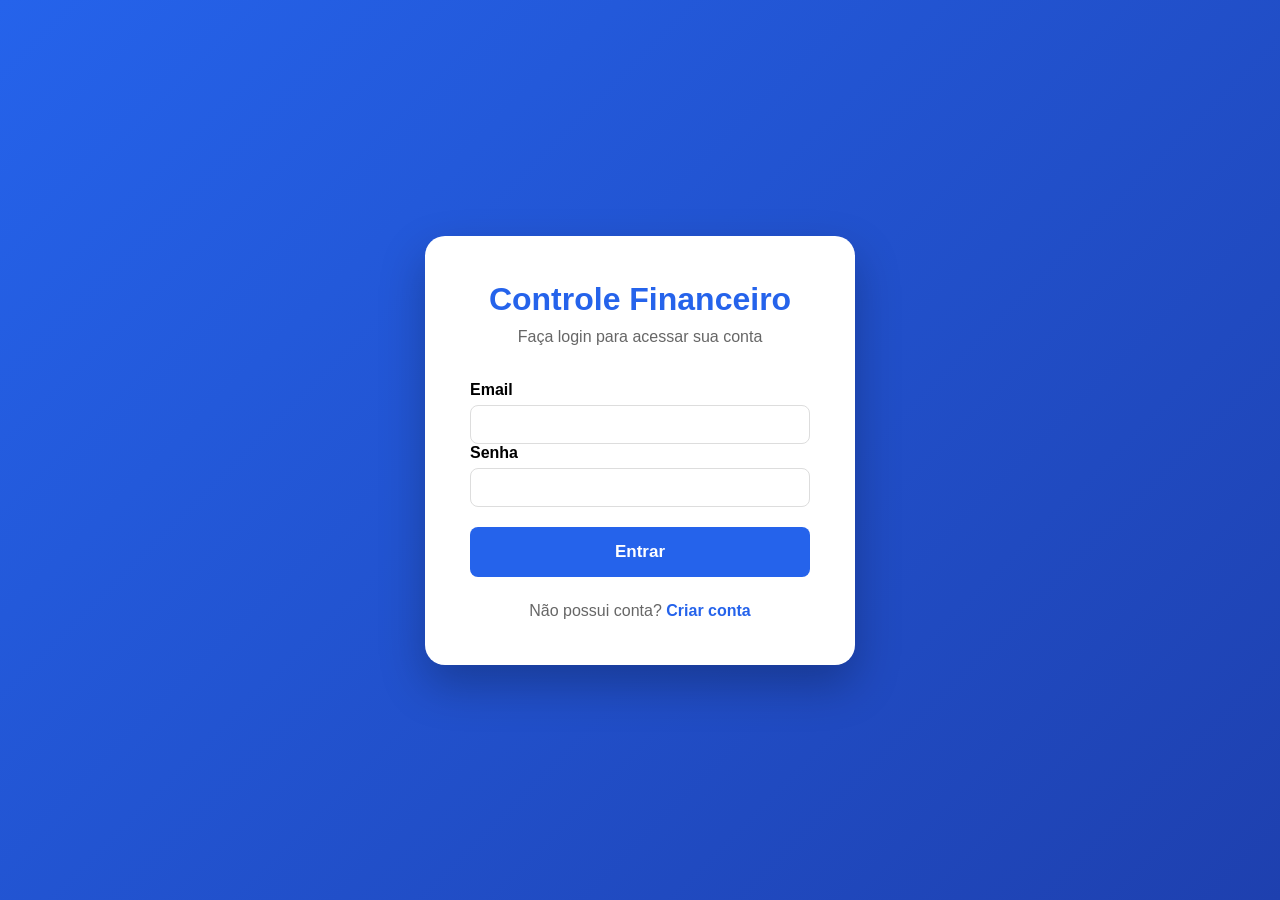
==== commit e38ca329: "mudando banco de dados" ====
--- a/src/main/resources/static/index.html
+++ b/src/main/resources/static/index.html
@@ -13,72 +13,38 @@
     <title>Controle Financeiro</title>
 
 
-
     <link rel="stylesheet" href="style.css">
 
 </head>
 
-
-
 <body>
 
-
-
 <div class="container">
 
-
-
     <header>
 
-
-
         <h1>Controle Financeiro</h1>
-
-
-
         <p>Cadastre e acompanhe suas movimentações</p>
 
-
-
     </header>
 
-
-
     <div class="menu-container">
 
-
-
         <button class="menu-btn" onclick="toggleMenu()">
-
             ☰ Menu
-
         </button>
 
 
 
         <div id="menuOpcoes" class="menu-opcoes">
 
-
-
             <a href="index.html">Início</a>
-
-
-
             <a href="dashboard.html">Dashboard</a>
-
-
-
             <a href="chatbot.html">Assistente</a>
-
-
-
             <button class="btn-sair-menu" onclick="sair()">
-
                 Sair
-
             </button>
 
-
         </div>
 
     </div>
@@ -87,604 +53,232 @@
 
     <section class="usuario-box">
 
-
-
         <div>
 
-
-
             <h3 id="nomeUsuario"></h3>
-
-
-
             <p>Bem-vindo ao seu controle financeiro</p>
 
-
-
-        </div>
-
-
-
-    </section>
-
-
-
-    <!-- =================== FILTRO =================== -->
-
-
-
-
-
+        </div>
+
+    </section>
 
 
     <section class="filtro-mes">
 
-
-
-
-
-
-
         <h2>Selecionar Mês</h2>
 
-
-
-
-
-
-
         <input
 
-
-
                 type="month"
-
-
-
                 id="mesSelecionado">
 
-
-
-
-
-
-
-    </section>
-
-
-
-
-
-
-
-    <!-- =================== RESUMO DO MÊS =================== -->
-
-
+    </section>
 
     <section class="resumo">
 
-
-
-
-
-
-
         <div class="card receita">
 
-
-
-
-
-
-
             <span>Receitas do Mês</span>
 
-
-
-
-
-
-
             <strong id="receitasMes">
-
-
-
                 R$ 0,00
-
-
-
             </strong>
 
-
-
-
-
-
-
-        </div>
-
-
-
-
-
-
+        </div>
 
         <div class="card despesa">
 
-
-
-
-
-
-
             <span>Despesas do Mês</span>
 
-
-
-
-
-
-
             <strong id="despesasMes">
-
-
-
                 R$ 0,00
-
-
-
             </strong>
 
-
-
-
-
-
-
-        </div>
-
-
-
-
-
-
+        </div>
 
         <div class="card saldo">
 
-
-
-
-
-
-
             <span>Saldo do Mês</span>
 
-
-
-
-
-
-
             <strong id="saldoMes">
-
-
-
                 R$ 0,00
-
-
-
             </strong>
 
-
-
-
-
-
-
-        </div>
-
-
-
-
-
-
-    </section>
-
-
-
-
-    <!-- =================== FORMULÁRIO =================== -->
-
-
+        </div>
+
+    </section>
 
     <section class="formulario">
 
-
-
         <h2 id="formTitulo">
-
-
-
             Nova Movimentação
-
-
-
         </h2>
 
-
-
         <form id="movimentacaoForm">
 
-
-
             <input
 
                     type="hidden"
-
                     id="movimentacaoId">
 
-
-
-            <div class="campo">
-
-
+            <div class="campo">
 
                 <label>Descrição</label>
-
-
-
                 <input
-
                         type="text"
-
                         id="descricao"
-
                         required>
 
-
-
-            </div>
-
-
-
-            <div class="campo">
-
-
+            </div>
+
+            <div class="campo">
 
                 <label>Valor</label>
-
-
-
                 <input
-
                         type="number"
-
                         id="valor"
-
                         step="0.01"
-
                         required>
 
-
-
-            </div>
-
-
-
-            <div class="campo">
-
-
+            </div>
+
+            <div class="campo">
 
                 <label>Tipo</label>
-
-
-
                 <select id="tipo">
-
-
-
                     <option value="RECEITA">
-
                         Receita
-
                     </option>
 
-
-
                     <option value="DESPESA">
-
                         Despesa
-
                     </option>
 
-
-
                 </select>
 
-
-
-            </div>
-
-
-
-            <div class="campo">
-
-
+            </div>
+
+            <div class="campo">
 
                 <label>Data</label>
 
-
-
                 <input
 
                         type="date"
-
                         id="data"
-
                         required>
 
-
-
-            </div>
-
-
+            </div>
 
             <div class="acoes-form">
 
-
-
                 <button type="submit">
-
-
-
                     Salvar
-
-
-
                 </button>
 
-
-
                 <button
 
                         type="button"
-
                         id="btnCancelar"
-
                         class="secundario"
-
                         style="display:none">
 
-
-
                     Cancelar
 
-
-
                 </button>
 
-
-
-            </div>
-
-
+            </div>
 
         </form>
 
-
-
-    </section>
-
-
-
-    <!-- =================== MOVIMENTAÇÕES DO MÊS =================== -->
-
-
+    </section>
 
     <section class="lista">
 
-
-
         <h2>
-
-
-
             Movimentações do Mês Selecionado
-
-
-
         </h2>
 
-
-
         <table>
 
-
-
             <thead>
 
-
-
             <tr>
-
-
-
                 <th>Descrição</th>
-
-
-
                 <th>Valor</th>
-
-
-
                 <th>Tipo</th>
-
-
-
                 <th>Data</th>
-
-
-
                 <th>Ações</th>
-
-
-
             </tr>
 
-
-
             </thead>
 
-
-
             <tbody id="tabelaCorpo"></tbody>
 
-
-
         </table>
 
-
-
         <p
 
                 id="mensagemVazia"
-
                 style="display:none">
-
-
-
             Nenhuma movimentação encontrada.
 
-
-
         </p>
 
-
-
-    </section>
-
-
-
-    <!-- =================== RESUMO TOTAL =================== -->
-
-
+    </section>
 
     <section class="mes-anterior">
 
-
-
         <h2>
-
-
-
             Resumo Geral
-
-
-
         </h2>
 
-
-
         <div class="cards-mes">
 
-
-
             <div class="card receita">
 
-
-
                 <span>Receitas Totais</span>
-
-
-
                 <strong id="totalReceitas">
-
                     R$ 0,00
-
-                </strong>
-
-
-
-            </div>
-
-
+                </strong>
+
+            </div>
 
             <div class="card despesa">
 
-
-
                 <span>Despesas Totais</span>
-
-
-
                 <strong id="totalDespesas">
-
                     R$ 0,00
-
-                </strong>
-
-
-
-            </div>
-
-
+                </strong>
+
+            </div>
 
             <div class="card saldo">
 
-
-
                 <span>Saldo Total</span>
-
-
-
                 <strong id="totalSaldo">
-
                     R$ 0,00
-
-                </strong>
-
-
-
-            </div>
-
-
+                </strong>
+
+            </div>
 
             <div class="card">
 
-
-
                 <span>Total de Movimentações</span>
-
-
-
                 <strong id="totalMovimentacoes">
-
                     0
-
-                </strong>
-
-
-
-            </div>
-
-
-
-        </div>
-
-
-
-    </section>
-
-
+                </strong>
+
+            </div>
+
+        </div>
+
+    </section>
 
 </div>
 
-
-
 <script src="script.js"></script>
 
-
-
 </body>
 
 </html>
--- a/src/main/resources/static/style.css
+++ b/src/main/resources/static/style.css
@@ -1,2905 +1,531 @@
-*{
-
-    margin:0;
-
-    padding:0;
-
-    box-sizing:border-box;
-
-    font-family:Segoe UI,Arial,sans-serif;
-
-}
-
-
-
-body{
-
-
-
-    background:#edf2f7;
-
-
-
-}
-
-
-
-.container{
-
-
-
-    width:95%;
-
-    max-width:1200px;
-
-    margin:30px auto;
-
-
-
-}
-
-
-
-header{
-
-
-
-    text-align:center;
-
-    margin-bottom:20px;
-
-
-
-}
-
-
-
-header h1{
-
-
-
-    color:#2563eb;
-
-    margin-bottom:5px;
-
-
-
-}
-
-
-
-header p{
-
-
-
-    color:#666;
-
-
-
+* {
+    margin: 0;
+    padding: 0;
+    box-sizing: border-box;
+    font-family: Segoe UI, Arial, sans-serif;
+}
+
+body {
+    background: #edf2f7;
+}
+
+.container {
+    width: 95%;
+    max-width: 1200px;
+    margin: 30px auto;
+}
+
+header {
+    text-align: center;
+    margin-bottom: 20px;
+}
+
+header h1 {
+    color: #2563eb;
+    margin-bottom: 5px;
+}
+
+header p {
+    color: #666;
 }
 
 /* MENU LATERAL / NO CANTO */
-
 .menu-container {
-
     position: fixed;
-
     top: 20px;
-
-    left: 20px; /* Mude para 'right: 20px;' se preferir do lado direito */
-
+    left: 20px;
     z-index: 1000;
-
-}
-
-
+}
 
 .menu-btn {
-
     background: #2563eb;
-
-    color: white;
-
+    color: white;
     padding: 12px 20px;
-
     font-size: 16px;
-
-    font-weight: bold;
-
+    font-weight: bold;
     border: none;
-
     border-radius: 8px;
-
     cursor: pointer;
-
     box-shadow: 0 4px 12px rgba(0,0,0,0.1);
-
     transition: 0.3s;
-
-}
-
-
+}
 
 .menu-btn:hover {
-
     background: #1d4ed8;
-
-}
-
-
-
-/* Oculto por padrão */
+}
 
 .menu-opcoes {
-
     display: none;
-
     position: absolute;
-
     top: 50px;
-
     left: 0;
-
-    background: white;
-
+    background: white;
     padding: 15px;
-
-    border-radius: 15px;
-
+    border-radius: 15px;
     box-shadow: 0 8px 24px rgba(0,0,0,0.15);
-
     flex-direction: column;
-
     gap: 10px;
-
     min-width: 200px;
-
-}
-
-
-
-/* Mostra o menu ao clicar */
+}
 
 .menu-opcoes.mostrar {
-
     display: flex !important;
-
-}
-
-
+}
 
 .menu-opcoes a {
-
-    display: flex;
-
+    display: flex;
     align-items: center;
-
     padding: 12px 15px;
-
     background: #f8fafc;
-
-    color: #2563eb;
-
+    color: #2563eb;
     text-decoration: none;
-
     border-radius: 8px;
-
-    font-weight: bold;
-
+    font-weight: bold;
     font-size: 15px;
-
     transition: 0.3s;
-
-}
-
-
+}
 
 .menu-opcoes a:hover {
-
     background: #2563eb;
-
-    color: white;
-
-}
-
-
-
-/* Estilo do botão Sair dentro do menu */
+    color: white;
+}
 
 .btn-sair-menu {
-
     background: #dc2626 !important;
-
-    color: white;
-
+    color: white;
     border: none;
-
     padding: 12px 15px;
-
     border-radius: 8px;
-
-    font-weight: bold;
-
+    font-weight: bold;
     font-size: 15px;
-
     cursor: pointer;
-
     text-align: left;
-
     transition: 0.3s;
-
-}
-
-
+}
 
 .btn-sair-menu:hover {
-
     background: #b91c1c !important;
-
-}
-
-
+}
 
 /* USUARIO */
-
-
-
-.usuario-box{
-
-
-
-    background:white;
-
-
-
-    padding:20px;
-
-
-
-    border-radius:15px;
-
-
-
-    margin-bottom:25px;
-
-
-
-    box-shadow:0 5px 15px rgba(0,0,0,.08);
-
-
-
-}
-
-
-
-.usuario-box h3{
-
-
-
-    color:#2563eb;
-
-
-
-}
-
-
-
-/* CARDS */
-
-
-
-.resumo{
-
-
-
-    display:grid;
-
-
-
-    grid-template-columns:repeat(3,1fr);
-
-
-
-    gap:20px;
-
-
-
-    margin-bottom:25px;
-
-
-
-}
-
-
-
-.card{
-
-
-
-    background:white;
-
-
-
-    padding:25px;
-
-
-
-    border-radius:15px;
-
-
-
-    box-shadow:0 4px 12px rgba(0,0,0,.08);
-
-
-
-    text-align:center;
-
-
-
-}
-
-
-
-.card span{
-
-
-
-    display:block;
-
-
-
-    color:#777;
-
-
-
-    margin-bottom:8px;
-
-
-
-}
-
-
-
-.card strong{
-
-
-
-    font-size:26px;
-
-
-
-}
-
-
-
-.receita strong{
-
-
-
-    color:#16a34a;
-
-
-
-}
-
-
-
-.despesa strong{
-
-
-
-    color:#dc2626;
-
-
-
-}
-
-
-
-.saldo strong{
-
-
-
-    color:#2563eb;
-
-
-
-}
-
-
+.usuario-box {
+    background: white;
+    padding: 20px;
+    border-radius: 15px;
+    margin-bottom: 25px;
+    box-shadow: 0 5px 15px rgba(0,0,0,.08);
+}
+
+.usuario-box h3 {
+    color: #2563eb;
+}
+
+/* CARDS DO RESUMO */
+.resumo {
+    display: grid;
+    grid-template-columns: repeat(3, 1fr);
+    gap: 20px;
+    margin-bottom: 30px;
+}
+
+.card {
+    background: white;
+    padding: 25px;
+    border-radius: 15px;
+    box-shadow: 0 4px 12px rgba(0,0,0,.08);
+    text-align: center;
+}
+
+.card span {
+    display: block;
+    color: #777;
+    margin-bottom: 8px;
+    font-size: 15px;
+}
+
+.card strong {
+    font-size: 28px;
+}
+
+.receita strong {
+    color: #16a34a;
+}
+
+.despesa strong {
+    color: #dc2626;
+}
+
+.saldo strong {
+    color: #2563eb;
+}
 
 /* FORMULARIO */
-
-
-
-.formulario{
-
-
-
-    background:white;
-
-
-
-    padding:25px;
-
-
-
-    border-radius:15px;
-
-
-
-    box-shadow:0 4px 12px rgba(0,0,0,.08);
-
-
-
-    margin-bottom:25px;
-
-
-
-}
-
-
-
-#movimentacaoForm{
-
-
-
-    display:grid;
-
-
-
-    grid-template-columns:repeat(4,1fr);
-
-
-
-    gap:15px;
-
-
-
-}
-
-
-
-.campo{
-
-
-
-    display:flex;
-
-
-
-    flex-direction:column;
-
-
-
-}
-
-
-
-.campo label{
-
-
-
-    margin-bottom:6px;
-
-
-
-}
-
-
+.formulario {
+    background: white;
+    padding: 25px;
+    border-radius: 15px;
+    box-shadow: 0 4px 12px rgba(0,0,0,.08);
+    margin-bottom: 25px;
+}
+
+#movimentacaoForm {
+    display: grid;
+    grid-template-columns: repeat(4, 1fr);
+    gap: 15px;
+}
+
+.campo {
+    display: flex;
+    flex-direction: column;
+}
+
+.campo label {
+    margin-bottom: 6px;
+    font-weight: bold;
+}
 
 .campo input,
-
-.campo select{
-
-
-
-    padding:10px;
-
-
-
-    border:1px solid #ddd;
-
-
-
-    border-radius:8px;
-
-
-
-}
-
-
-
-.acoes-form{
-
-
-
-    grid-column:1/-1;
-
-
-
-    display:flex;
-
-
-
-    gap:15px;
-
-
-
-}
-
-
-
-/* LISTA */
-
-
-
-.lista{
-
-
-
-    background:white;
-
-
-
-    padding:25px;
-
-
-
-    border-radius:15px;
-
-
-
-    box-shadow:0 4px 12px rgba(0,0,0,.08);
-
-
-
-}
-
-
-
-table{
-
-
-
-    width:100%;
-
-
-
-    border-collapse:collapse;
-
-
-
-}
-
-
-
-th{
-
-
-
-    background:#2563eb;
-
-
-
-    color:white;
-
-
-
-    padding:12px;
-
-
-
-}
-
-
-
-td{
-
-
-
-    padding:12px;
-
-
-
-    border-bottom:1px solid #eee;
-
-
-
-}
-
-
-
-/* BOTÕES */
-
-
-
-button{
-
-
-
-    background:#2563eb;
-
-
-
-    color:white;
-
-
-
-    border:none;
-
-
-
-    padding:10px 20px;
-
-
-
-    border-radius:8px;
-
-
-
-    cursor:pointer;
-
-
-
-}
-
-
-
-button:hover{
-
-
-
-    background:#1d4ed8;
-
-
-
-}
-
-
-
-.secundario{
-
-
-
-    background:#888;
-
-
-
-}
-
-
-
-.secundario:hover{
-
-
-
-    background:#666;
-
-
-
-}
-
-
-
-.btn-sair{
-
-
-
-    margin-top:25px;
-
-
-
-    background:#dc2626;
-
-
-
-}
-
-
-
-.btn-sair:hover{
-
-
-
-    background:#b91c1c;
-
-
-
-}
-
-
-
-/* DASHBOARD */
-
-
-
-.dashboard-grid{
-
-    display:grid;
-
-    grid-template-columns:repeat(auto-fit,minmax(420px,1fr));
-
-    gap:25px;
-
-    margin-top:30px;
-
-}*{
-
-     margin:0;
-
-     padding:0;
-
-     box-sizing:border-box;
-
-     font-family:Segoe UI,Arial,sans-serif;
-
- }
-
-
-
-body{
-
-
-
-    background:#edf2f7;
-
-
-
-}
-
-
-
-.container{
-
-
-
-    width:95%;
-
-    max-width:1200px;
-
-    margin:30px auto;
-
-
-
-}
-
-
-
-header{
-
-
-
-    text-align:center;
-
-    margin-bottom:20px;
-
-
-
-}
-
-
-
-header h1{
-
-
-
-    color:#2563eb;
-
-    margin-bottom:5px;
-
-
-
-}
-
-
-
-header p{
-
-
-
-    color:#666;
-
-
-
-}
-
-/* MENU LATERAL / NO CANTO */
-
-.menu-container {
-
-    position: fixed;
-
-    top: 20px;
-
-    left: 20px; /* Mude para 'right: 20px;' se preferir do lado direito */
-
-    z-index: 1000;
-
-}
-
-
-
-.menu-btn {
-
+.campo select {
+    padding: 10px;
+    border: 1px solid #ddd;
+    border-radius: 8px;
+    font-size: 15px;
+}
+
+.campo input:focus,
+.campo select:focus {
+    border-color: #2563eb;
+    outline: none;
+    box-shadow: 0 0 5px rgba(37,99,235,.25);
+}
+
+.acoes-form {
+    grid-column: 1/-1;
+    display: flex;
+    gap: 15px;
+}
+
+/* LISTA / TABELA */
+.lista {
+    background: white;
+    padding: 25px;
+    border-radius: 15px;
+    box-shadow: 0 4px 12px rgba(0,0,0,.08);
+    margin-top: 30px;
+}
+
+.lista h2 {
+    margin-bottom: 20px;
+    color: #1f2937;
+}
+
+table {
+    width: 100%;
+    border-collapse: collapse;
+}
+
+thead {
     background: #2563eb;
-
-    color: white;
-
-    padding: 12px 20px;
-
+    color: white;
+}
+
+th {
+    padding: 14px;
+    font-size: 15px;
+    text-align: left;
+}
+
+td {
+    padding: 14px;
+    border-bottom: 1px solid #eee;
+}
+
+tbody tr:nth-child(even) {
+    background: #fafafa;
+}
+
+tbody tr:hover {
+    background: #f3f7ff;
+}
+
+/* BOTÕES DA TABELA E GERAIS */
+button {
+    background: #2563eb;
+    color: white;
+    border: none;
+    padding: 10px 20px;
+    border-radius: 8px;
+    cursor: pointer;
+    font-weight: bold;
+    transition: 0.2s;
+}
+
+button:hover {
+    background: #1d4ed8;
+}
+
+.secundario {
+    background: #888;
+}
+
+.secundario:hover {
+    background: #666;
+}
+
+.lista button {
+    padding: 8px 15px;
+    margin-right: 8px;
+    font-size: 14px;
+}
+
+.lista button:first-child {
+    background: #f59e0b;
+}
+
+.lista button:first-child:hover {
+    background: #d97706;
+}
+
+.lista button:last-child {
+    background: #dc2626;
+}
+
+.lista button:last-child:hover {
+    background: #b91c1c;
+}
+
+/* FILTRO DE MÊS */
+.filtro-mes {
+    background: #fff;
+    padding: 20px;
+    border-radius: 15px;
+    margin: 25px 0;
+    box-shadow: 0 4px 15px rgba(0,0,0,.08);
+    display: flex;
+    justify-content: space-between;
+    align-items: center;
+    flex-wrap: wrap;
+    gap: 15px;
+}
+
+.filtro-mes h2 {
+    font-size: 20px;
+    color: #1f2937;
+}
+
+#mesSelecionado {
+    padding: 12px 15px;
+    border: 1px solid #d1d5db;
+    border-radius: 8px;
     font-size: 16px;
-
-    font-weight: bold;
-
-    border: none;
-
-    border-radius: 8px;
-
+    outline: none;
     cursor: pointer;
-
-    box-shadow: 0 4px 12px rgba(0,0,0,0.1);
-
-    transition: 0.3s;
-
-}
-
-
-
-.menu-btn:hover {
-
-    background: #1d4ed8;
-
-}
-
-
-
-/* Oculto por padrão */
-
-.menu-opcoes {
-
-    display: none;
-
-    position: absolute;
-
-    top: 50px;
-
-    left: 0;
-
-    background: white;
-
+}
+
+#mesSelecionado:focus {
+    border-color: #2563eb;
+}
+
+/* RESUMO GERAL */
+.mes-anterior {
+    background: white;
+    margin-top: 35px;
+    padding: 25px;
+    border-radius: 15px;
+    box-shadow: 0 4px 15px rgba(0,0,0,.08);
+}
+
+.mes-anterior h2 {
+    margin-bottom: 20px;
+    color: #1f2937;
+}
+
+.cards-mes {
+    display: grid;
+    grid-template-columns: repeat(4, 1fr);
+    gap: 20px;
+}
+
+.cards-mes .card {
+    text-align: center;
+    padding: 20px;
+}
+
+/* DASHBOARD GRID E GRÁFICOS */
+.dashboard-grid {
+    display: grid;
+    grid-template-columns: repeat(auto-fit, minmax(450px, 1fr));
+    gap: 25px;
+    margin-top: 30px;
+}
+
+.grafico {
+    background: white;
+    border-radius: 15px;
+    padding: 20px;
+    box-shadow: 0 5px 15px rgba(0,0,0,.08);
+    display: flex;
+    flex-direction: column;
+    align-items: center;
+}
+
+.grafico h3 {
+    text-align: center;
+    margin-bottom: 20px;
+    color: #2563eb;
+}
+
+.grafico canvas {
+    width: 100% !important;
+    max-height: 300px !important;
+    object-fit: contain;
+}
+
+/* CHAT / ASSISTENTE */
+#chatbot {
+    background: white;
+    padding: 20px;
+    border-radius: 15px;
+    box-shadow: 0 4px 12px rgba(0,0,0,.08);
+}
+
+#chat-header {
+    background: #2563eb;
+    color: white;
     padding: 15px;
-
-    border-radius: 15px;
-
-    box-shadow: 0 8px 24px rgba(0,0,0,0.15);
-
+    border-radius: 10px;
+    font-weight: bold;
+    text-align: center;
+    margin-bottom: 15px;
+}
+
+#chat-mensagens {
+    height: 350px;
+    overflow: auto;
+    display: flex;
     flex-direction: column;
-
-    gap: 10px;
-
-    min-width: 200px;
-
-}
-
-
-
-/* Mostra o menu ao clicar */
-
-.menu-opcoes.mostrar {
-
-    display: flex !important;
-
-}
-
-
-
-.menu-opcoes a {
-
-    display: flex;
-
+    gap: 12px;
+    margin-bottom: 15px;
+}
+
+.bot-msg {
+    background: #ececec;
+    padding: 12px;
+    border-radius: 15px;
+    max-width: 70%;
+}
+
+.user-msg {
+    background: #2563eb;
+    color: white;
+    padding: 12px;
+    border-radius: 15px;
+    align-self: flex-end;
+    max-width: 70%;
+}
+
+#chat-input-area {
+    display: flex;
+}
+
+#chat-input {
+    flex: 1;
+    padding: 12px;
+    border: 1px solid #ccc;
+    border-radius: 8px 0 0 8px;
+}
+
+#chat-input-area button {
+    border-radius: 0 8px 8px 0;
+}
+
+/* TELA DE LOGIN E CADASTRO */
+body.tela-login {
+    margin: 0;
+    padding: 0;
+    background: linear-gradient(135deg, #2563eb, #1e40af);
+    height: 100vh;
+    display: flex;
+    justify-content: center;
     align-items: center;
-
-    padding: 12px 15px;
-
-    background: #f8fafc;
-
-    color: #2563eb;
-
+}
+
+.login-container {
+    width: 100%;
+    display: flex;
+    justify-content: center;
+    align-items: center;
+}
+
+.login-card {
+    width: 430px;
+    background: white;
+    border-radius: 20px;
+    padding: 45px;
+    box-shadow: 0 20px 45px rgba(0,0,0,.25);
+}
+
+.login-card h1 {
+    text-align: center;
+    color: #2563eb;
+    margin-bottom: 10px;
+    font-size: 32px;
+}
+
+.subtitulo {
+    text-align: center;
+    color: #666;
+    margin-bottom: 35px;
+}
+
+.links-login {
+    text-align: center;
+    margin-top: 25px;
+    color: #666;
+}
+
+.links-login a {
     text-decoration: none;
-
-    border-radius: 8px;
-
-    font-weight: bold;
-
-    font-size: 15px;
-
-    transition: 0.3s;
-
-}
-
-
-
-.menu-opcoes a:hover {
-
-    background: #2563eb;
-
-    color: white;
-
-}
-
-
-
-/* Estilo do botão Sair dentro do menu */
-
-.btn-sair-menu {
-
-    background: #dc2626 !important;
-
-    color: white;
-
-    border: none;
-
-    padding: 12px 15px;
-
-    border-radius: 8px;
-
-    font-weight: bold;
-
-    font-size: 15px;
-
-    cursor: pointer;
-
-    text-align: left;
-
-    transition: 0.3s;
-
-}
-
-
-
-.btn-sair-menu:hover {
-
-    background: #b91c1c !important;
-
-}
-
-
-
-/* USUARIO */
-
-
-
-.usuario-box{
-
-
-
-    background:white;
-
-
-
-    padding:20px;
-
-
-
-    border-radius:15px;
-
-
-
-    margin-bottom:25px;
-
-
-
-    box-shadow:0 5px 15px rgba(0,0,0,.08);
-
-
-
-}
-
-
-
-.usuario-box h3{
-
-
-
-    color:#2563eb;
-
-
-
-}
-
-
-
-/* CARDS */
-
-
-
-.resumo{
-
-
-
-    display:grid;
-
-
-
-    grid-template-columns:repeat(3,1fr);
-
-
-
-    gap:20px;
-
-
-
-    margin-bottom:25px;
-
-
-
-}
-
-
-
-.card{
-
-
-
-    background:white;
-
-
-
-    padding:25px;
-
-
-
-    border-radius:15px;
-
-
-
-    box-shadow:0 4px 12px rgba(0,0,0,.08);
-
-
-
-    text-align:center;
-
-
-
-}
-
-
-
-.card span{
-
-
-
-    display:block;
-
-
-
-    color:#777;
-
-
-
-    margin-bottom:8px;
-
-
-
-}
-
-
-
-.card strong{
-
-
-
-    font-size:26px;
-
-
-
-}
-
-
-
-.receita strong{
-
-
-
-    color:#16a34a;
-
-
-
-}
-
-
-
-.despesa strong{
-
-
-
-    color:#dc2626;
-
-
-
-}
-
-
-
-.saldo strong{
-
-
-
-    color:#2563eb;
-
-
-
-}
-
-
-
-/* FORMULARIO */
-
-
-
-.formulario{
-
-
-
-    background:white;
-
-
-
-    padding:25px;
-
-
-
-    border-radius:15px;
-
-
-
-    box-shadow:0 4px 12px rgba(0,0,0,.08);
-
-
-
-    margin-bottom:25px;
-
-
-
-}
-
-
-
-#movimentacaoForm{
-
-
-
-    display:grid;
-
-
-
-    grid-template-columns:repeat(4,1fr);
-
-
-
-    gap:15px;
-
-
-
-}
-
-
-
-.campo{
-
-
-
-    display:flex;
-
-
-
-    flex-direction:column;
-
-
-
-}
-
-
-
-.campo label{
-
-
-
-    margin-bottom:6px;
-
-
-
-}
-
-
-
-.campo input,
-
-.campo select{
-
-
-
-    padding:10px;
-
-
-
-    border:1px solid #ddd;
-
-
-
-    border-radius:8px;
-
-
-
-}
-
-
-
-.acoes-form{
-
-
-
-    grid-column:1/-1;
-
-
-
-    display:flex;
-
-
-
-    gap:15px;
-
-
-
-}
-
-
-
-/* LISTA */
-
-
-
-.lista{
-
-
-
-    background:white;
-
-
-
-    padding:25px;
-
-
-
-    border-radius:15px;
-
-
-
-    box-shadow:0 4px 12px rgba(0,0,0,.08);
-
-
-
-}
-
-
-
-table{
-
-
-
-    width:100%;
-
-
-
-    border-collapse:collapse;
-
-
-
-}
-
-
-
-th{
-
-
-
-    background:#2563eb;
-
-
-
-    color:white;
-
-
-
-    padding:12px;
-
-
-
-}
-
-
-
-td{
-
-
-
-    padding:12px;
-
-
-
-    border-bottom:1px solid #eee;
-
-
-
-}
-
-
-
-/* BOTÕES */
-
-
-
-button{
-
-
-
-    background:#2563eb;
-
-
-
-    color:white;
-
-
-
-    border:none;
-
-
-
-    padding:10px 20px;
-
-
-
-    border-radius:8px;
-
-
-
-    cursor:pointer;
-
-
-
-}
-
-
-
-button:hover{
-
-
-
-    background:#1d4ed8;
-
-
-
-}
-
-
-
-.secundario{
-
-
-
-    background:#888;
-
-
-
-}
-
-
-
-.secundario:hover{
-
-
-
-    background:#666;
-
-
-
-}
-
-
-
-.btn-sair{
-
-
-
-    margin-top:25px;
-
-
-
-    background:#dc2626;
-
-
-
-}
-
-
-
-.btn-sair:hover{
-
-
-
-    background:#b91c1c;
-
-
-
-}
-
-
-
-/* DASHBOARD */
-
-
-
-.dashboard-grid{
-
-    display: grid;
-
-    grid-template-columns: repeat(auto-fit, minmax(450px, 1fr));
-
-    gap: 25px;
-
-    margin-top: 30px;
-
-}
-
-
-
-.grafico{
-
-    background: white;
-
-    border-radius: 15px;
-
-    padding: 20px;
-
-    box-shadow: 0 5px 15px rgba(0,0,0,.08);
-
-    display: flex;
-
-    flex-direction: column;
-
-    align-items: center;
-
-}
-
-
-
-.grafico h3{
-
-    text-align: center;
-
-    margin-bottom: 20px;
-
-    color: #2563eb;
-
-}
-
-
-
-/* Contêiner para manter a proporção correta do Chart.js sem achatar */
-
-.grafico canvas {
-
-    width: 100% !important;
-
-    max-height: 300px !important;
-
-    object-fit: contain;
-
-}
-
-
-
-/* CHAT */
-
-
-
-#chatbot{
-
-
-
-    background:white;
-
-
-
-    padding:20px;
-
-
-
-    border-radius:15px;
-
-
-
-    box-shadow:0 4px 12px rgba(0,0,0,.08);
-
-
-
-}
-
-
-
-#chat-header{
-
-
-
-    background:#2563eb;
-
-
-
-    color:white;
-
-
-
-    padding:15px;
-
-
-
-    border-radius:10px;
-
-
-
-    font-weight:bold;
-
-
-
-    text-align:center;
-
-
-
-    margin-bottom:15px;
-
-
-
-}
-
-
-
-#chat-mensagens{
-
-
-
-    height:350px;
-
-
-
-    overflow:auto;
-
-
-
-    display:flex;
-
-
-
-    flex-direction:column;
-
-
-
-    gap:12px;
-
-
-
-    margin-bottom:15px;
-
-
-
-}
-
-
-
-.bot-msg{
-
-
-
-    background:#ececec;
-
-
-
-    padding:12px;
-
-
-
-    border-radius:15px;
-
-
-
-    max-width:70%;
-
-
-
-}
-
-
-
-.user-msg{
-
-
-
-    background:#2563eb;
-
-
-
-    color:white;
-
-
-
-    padding:12px;
-
-
-
-    border-radius:15px;
-
-
-
-    align-self:flex-end;
-
-
-
-    max-width:70%;
-
-
-
-}
-
-
-
-#chat-input-area{
-
-
-
-    display:flex;
-
-
-
-}
-
-
-
-#chat-input{
-
-
-
-    flex:1;
-
-
-
-    padding:12px;
-
-
-
-    border:1px solid #ccc;
-
-
-
-    border-radius:8px 0 0 8px;
-
-
-
-}
-
-
-
-#chat-input-area button{
-
-
-
-    border-radius:0 8px 8px 0;
-
-
-
-}
-
-
+    color: #2563eb;
+    font-weight: bold;
+}
+
+.links-login a:hover {
+    text-decoration: underline;
+}
+
+.btn-principal {
+    width: 100%;
+    margin-top: 20px;
+    padding: 15px;
+    font-size: 17px;
+}
 
 /* RESPONSIVO */
-
-
-
-@media(max-width:900px){
-
-
-
-    .dashboard-grid{
-
-
-
-        grid-template-columns:1fr;
-
-
-
+@media(max-width: 1000px) {
+    .cards-mes {
+        grid-template-columns: repeat(2, 1fr);
     }
-
-
-
-    .resumo{
-
-
-
-        grid-template-columns:1fr;
-
-
-
+}
+
+@media(max-width: 900px) {
+    .dashboard-grid {
+        grid-template-columns: 1fr;
     }
-
-
-
-    #movimentacaoForm{
-
-
-
-        grid-template-columns:1fr;
-
-
-
+    .resumo {
+        grid-template-columns: 1fr;
     }
-
-
-
-    .menu{
-
-
-
-        grid-template-columns:1fr;
-
-
-
+    #movimentacaoForm {
+        grid-template-columns: 1fr;
     }
-
-
-
-}
-
-
-
-.grafico{
-
-    background:white;
-
-    border-radius:15px;
-
-    padding:20px;
-
-    box-shadow:0 5px 15px rgba(0,0,0,.08);
-
-}
-
-
-
-.grafico h3{
-
-    text-align:center;
-
-    margin-bottom:20px;
-
-    color:#2563eb;
-
-}
-
-
-
-canvas{
-
-    width:100% !important;
-
-    height:320px !important;
-
-}
-
-
-
-/* CHAT */
-
-
-
-#chatbot{
-
-
-
-    background:white;
-
-
-
-    padding:20px;
-
-
-
-    border-radius:15px;
-
-
-
-    box-shadow:0 4px 12px rgba(0,0,0,.08);
-
-
-
-}
-
-
-
-#chat-header{
-
-
-
-    background:#2563eb;
-
-
-
-    color:white;
-
-
-
-    padding:15px;
-
-
-
-    border-radius:10px;
-
-
-
-    font-weight:bold;
-
-
-
-    text-align:center;
-
-
-
-    margin-bottom:15px;
-
-
-
-}
-
-
-
-#chat-mensagens{
-
-
-
-    height:350px;
-
-
-
-    overflow:auto;
-
-
-
-    display:flex;
-
-
-
-    flex-direction:column;
-
-
-
-    gap:12px;
-
-
-
-    margin-bottom:15px;
-
-
-
-}
-
-
-
-.bot-msg{
-
-
-
-    background:#ececec;
-
-
-
-    padding:12px;
-
-
-
-    border-radius:15px;
-
-
-
-    max-width:70%;
-
-
-
-}
-
-
-
-.user-msg{
-
-
-
-    background:#2563eb;
-
-
-
-    color:white;
-
-
-
-    padding:12px;
-
-
-
-    border-radius:15px;
-
-
-
-    align-self:flex-end;
-
-
-
-    max-width:70%;
-
-
-
-}
-
-
-
-#chat-input-area{
-
-
-
-    display:flex;
-
-
-
-}
-
-
-
-#chat-input{
-
-
-
-    flex:1;
-
-
-
-    padding:12px;
-
-
-
-    border:1px solid #ccc;
-
-
-
-    border-radius:8px 0 0 8px;
-
-
-
-}
-
-
-
-#chat-input-area button{
-
-
-
-    border-radius:0 8px 8px 0;
-
-
-
-}
-
-
-
-/* RESPONSIVO */
-
-
-
-@media(max-width:900px){
-
-
-
-    .dashboard-grid{
-
-
-
-        grid-template-columns:1fr;
-
-
-
+}
+
+@media(max-width: 600px) {
+    .cards-mes {
+        grid-template-columns: 1fr;
     }
-
-
-
-    .resumo{
-
-
-
-        grid-template-columns:1fr;
-
-
-
+    .filtro-mes {
+        flex-direction: column;
+        align-items: flex-start;
     }
-
-
-
-    #movimentacaoForm{
-
-
-
-        grid-template-columns:1fr;
-
-
-
-    }
-
-
-
-    .menu{
-
-
-
-        grid-template-columns:1fr;
-
-
-
-    }
-
-
-
-}
-
-.mes-anterior{
-
-
-
-    margin:30px 0;
-
-
-
-}
-
-
-
-.cards-mes{
-
-
-
-    display:grid;
-
-
-
-    grid-template-columns:repeat(4,1fr);
-
-
-
-    gap:20px;
-
-
-
-}
-
-
-
-@media(max-width:900px){
-
-
-
-    .cards-mes{
-
-
-
-        grid-template-columns:repeat(2,1fr);
-
-
-
-    }
-
-
-
-}
-
-
-
-@media(max-width:600px){
-
-
-
-    .cards-mes{
-
-
-
-        grid-template-columns:1fr;
-
-
-
-    }
-
-
-
-}
-
-/* ====================================== */
-
-/* LOGIN E CADASTRO */
-
-/* ====================================== */
-
-
-
-.tela-login{
-
-
-
-    margin:0;
-
-
-
-    padding:0;
-
-
-
-    background:linear-gradient(135deg,#2563eb,#1e40af);
-
-
-
-    height:100vh;
-
-
-
-    display:flex;
-
-
-
-    justify-content:center;
-
-
-
-    align-items:center;
-
-
-
-    font-family:'Segoe UI',sans-serif;
-
-
-
-}
-
-
-
-.login-container{
-
-
-
-    width:100%;
-
-
-
-    display:flex;
-
-
-
-    justify-content:center;
-
-
-
-    align-items:center;
-
-
-
-}
-
-
-
-.login-card{
-
-
-
-    width:430px;
-
-
-
-    background:white;
-
-
-
-    border-radius:20px;
-
-
-
-    padding:45px;
-
-
-
-    box-shadow:0 20px 45px rgba(0,0,0,.25);
-
-
-
-    animation:subir .5s;
-
-
-
-}
-
-
-
-@keyframes subir{
-
-
-
-    from{
-
-
-
-        transform:translateY(40px);
-
-
-
-        opacity:0;
-
-
-
-    }
-
-
-
-    to{
-
-
-
-        transform:translateY(0);
-
-
-
-        opacity:1;
-
-
-
-    }
-
-
-
-}
-
-
-
-.login-card h1{
-
-
-
-    text-align:center;
-
-
-
-    color:#2563eb;
-
-
-
-    margin-bottom:10px;
-
-
-
-    font-size:32px;
-
-
-
-}
-
-
-
-.subtitulo{
-
-
-
-    text-align:center;
-
-
-
-    color:#666;
-
-
-
-    margin-bottom:35px;
-
-
-
-}
-
-
-
-.login-card .campo{
-
-
-
-    margin-bottom:18px;
-
-
-
-}
-
-
-
-.login-card label{
-
-
-
-    display:block;
-
-
-
-    margin-bottom:8px;
-
-
-
-    font-weight:bold;
-
-
-
-}
-
-
-
-.login-card input{
-
-
-
-    width:100%;
-
-
-
-    padding:14px;
-
-
-
-    border:1px solid #dcdcdc;
-
-
-
-    border-radius:10px;
-
-
-
-    font-size:15px;
-
-
-
-    transition:.3s;
-
-
-
-}
-
-
-
-.login-card input:focus{
-
-
-
-    border-color:#2563eb;
-
-
-
-    outline:none;
-
-
-
-    box-shadow:0 0 10px rgba(37,99,235,.25);
-
-
-
-}
-
-
-
-.btn-principal{
-
-
-
-    width:100%;
-
-
-
-    margin-top:20px;
-
-
-
-    padding:15px;
-
-
-
-    background:#2563eb;
-
-
-
-    color:white;
-
-
-
-    border:none;
-
-
-
-    border-radius:10px;
-
-
-
-    font-size:17px;
-
-
-
-    font-weight:bold;
-
-
-
-    cursor:pointer;
-
-
-
-    transition:.3s;
-
-
-
-}
-
-
-
-.btn-principal:hover{
-
-
-
-    background:#1d4ed8;
-
-
-
-    transform:scale(1.02);
-
-
-
-}
-
-
-
-.links-login{
-
-
-
-    text-align:center;
-
-
-
-    margin-top:25px;
-
-
-
-    color:#666;
-
-
-
-}
-
-
-
-.links-login a{
-
-
-
-    text-decoration:none;
-
-
-
-    color:#2563eb;
-
-
-
-    font-weight:bold;
-
-
-
-}
-
-
-
-.links-login a:hover{
-
-
-
-    text-decoration:underline;
-
-
-
-}
-
-/* ===========================
-
-FILTRO DE MÊS
-
-=========================== */
-
-
-
-.filtro-mes{
-
-    background:#fff;
-
-    padding:20px;
-
-    border-radius:15px;
-
-    margin:25px 0;
-
-    box-shadow:0 4px 15px rgba(0,0,0,.08);
-
-    display:flex;
-
-    justify-content:space-between;
-
-    align-items:center;
-
-    flex-wrap:wrap;
-
-    gap:15px;
-
-}
-
-
-
-.filtro-mes h2{
-
-    font-size:20px;
-
-    color:#1f2937;
-
-}
-
-
-
-#mesSelecionado{
-
-    padding:12px 15px;
-
-    border:1px solid #d1d5db;
-
-    border-radius:8px;
-
-    font-size:16px;
-
-    outline:none;
-
-    cursor:pointer;
-
-}
-
-
-
-#mesSelecionado:focus{
-
-    border-color:#2563eb;
-
-}
-
-
-
-/* ===========================
-
-RESUMO DO MÊS
-
-=========================== */
-
-
-
-.resumo{
-
-    display:grid;
-
-    grid-template-columns:repeat(3,1fr);
-
-    gap:20px;
-
-    margin-bottom:30px;
-
-}
-
-
-
-.resumo .card{
-
-    padding:25px;
-
-}
-
-
-
-.resumo .card span{
-
-    font-size:15px;
-
-}
-
-
-
-.resumo .card strong{
-
-    font-size:28px;
-
-}
-
-
-
-/* ===========================
-
-RESUMO GERAL
-
-=========================== */
-
-
-
-.mes-anterior{
-
-    background:white;
-
-    margin-top:35px;
-
-    padding:25px;
-
-    border-radius:15px;
-
-    box-shadow:0 4px 15px rgba(0,0,0,.08);
-
-}
-
-
-
-.mes-anterior h2{
-
-    margin-bottom:20px;
-
-    color:#1f2937;
-
-}
-
-
-
-.cards-mes{
-
-    display:grid;
-
-    grid-template-columns:repeat(4,1fr);
-
-    gap:20px;
-
-}
-
-
-
-.cards-mes .card{
-
-    text-align:center;
-
-    padding:20px;
-
-}
-
-
-
-.cards-mes .card span{
-
-    display:block;
-
-    margin-bottom:8px;
-
-    color:#6b7280;
-
-}
-
-
-
-.cards-mes .card strong{
-
-    font-size:24px;
-
-}
-
-
-
-/* ===========================
-
-TABELA
-
-=========================== */
-
-
-
-.lista{
-
-    margin-top:30px;
-
-}
-
-
-
-.lista h2{
-
-    margin-bottom:20px;
-
-}
-
-
-
-table{
-
-    width:100%;
-
-    border-collapse:collapse;
-
-}
-
-
-
-thead{
-
-    background:#2563eb;
-
-    color:white;
-
-}
-
-
-
-thead th{
-
-    color:white;
-
-    padding:14px;
-
-    font-size:15px;
-
-}
-
-
-
-tbody td{
-
-    padding:14px;
-
-    border-bottom:1px solid #ececec;
-
-}
-
-
-
-tbody tr:nth-child(even){
-
-    background:#fafafa;
-
-}
-
-
-
-tbody tr:hover{
-
-    background:#f3f7ff;
-
-}
-
-
-
-/* ===========================
-
-BOTÕES DA TABELA
-
-=========================== */
-
-
-
-.lista button{
-
-    padding:8px 15px;
-
-    margin-right:8px;
-
-    border-radius:8px;
-
-}
-
-
-
-.lista button:first-child{
-
-    background:#f59e0b;
-
-}
-
-
-
-.lista button:first-child:hover{
-
-    background:#d97706;
-
-}
-
-
-
-.lista button:last-child{
-
-    background:#dc2626;
-
-}
-
-
-
-.lista button:last-child:hover{
-
-    background:#b91c1c;
-
-}
-
-
-
-/* ===========================
-
-RESPONSIVO
-
-=========================== */
-
-
-
-@media(max-width:1000px){
-
-
-
-    .cards-mes{
-
-        grid-template-columns:repeat(2,1fr);
-
-    }
-
-
-
-}
-
-
-
-@media(max-width:700px){
-
-
-
-    .resumo{
-
-        grid-template-columns:1fr;
-
-    }
-
-
-
-    .cards-mes{
-
-        grid-template-columns:1fr;
-
-    }
-
-
-
-    .filtro-mes{
-
-        flex-direction:column;
-
-        align-items:flex-start;
-
-    }
-
-
-
-    #movimentacaoForm{
-
-        grid-template-columns:1fr;
-
-    }
-
-
-
 }
